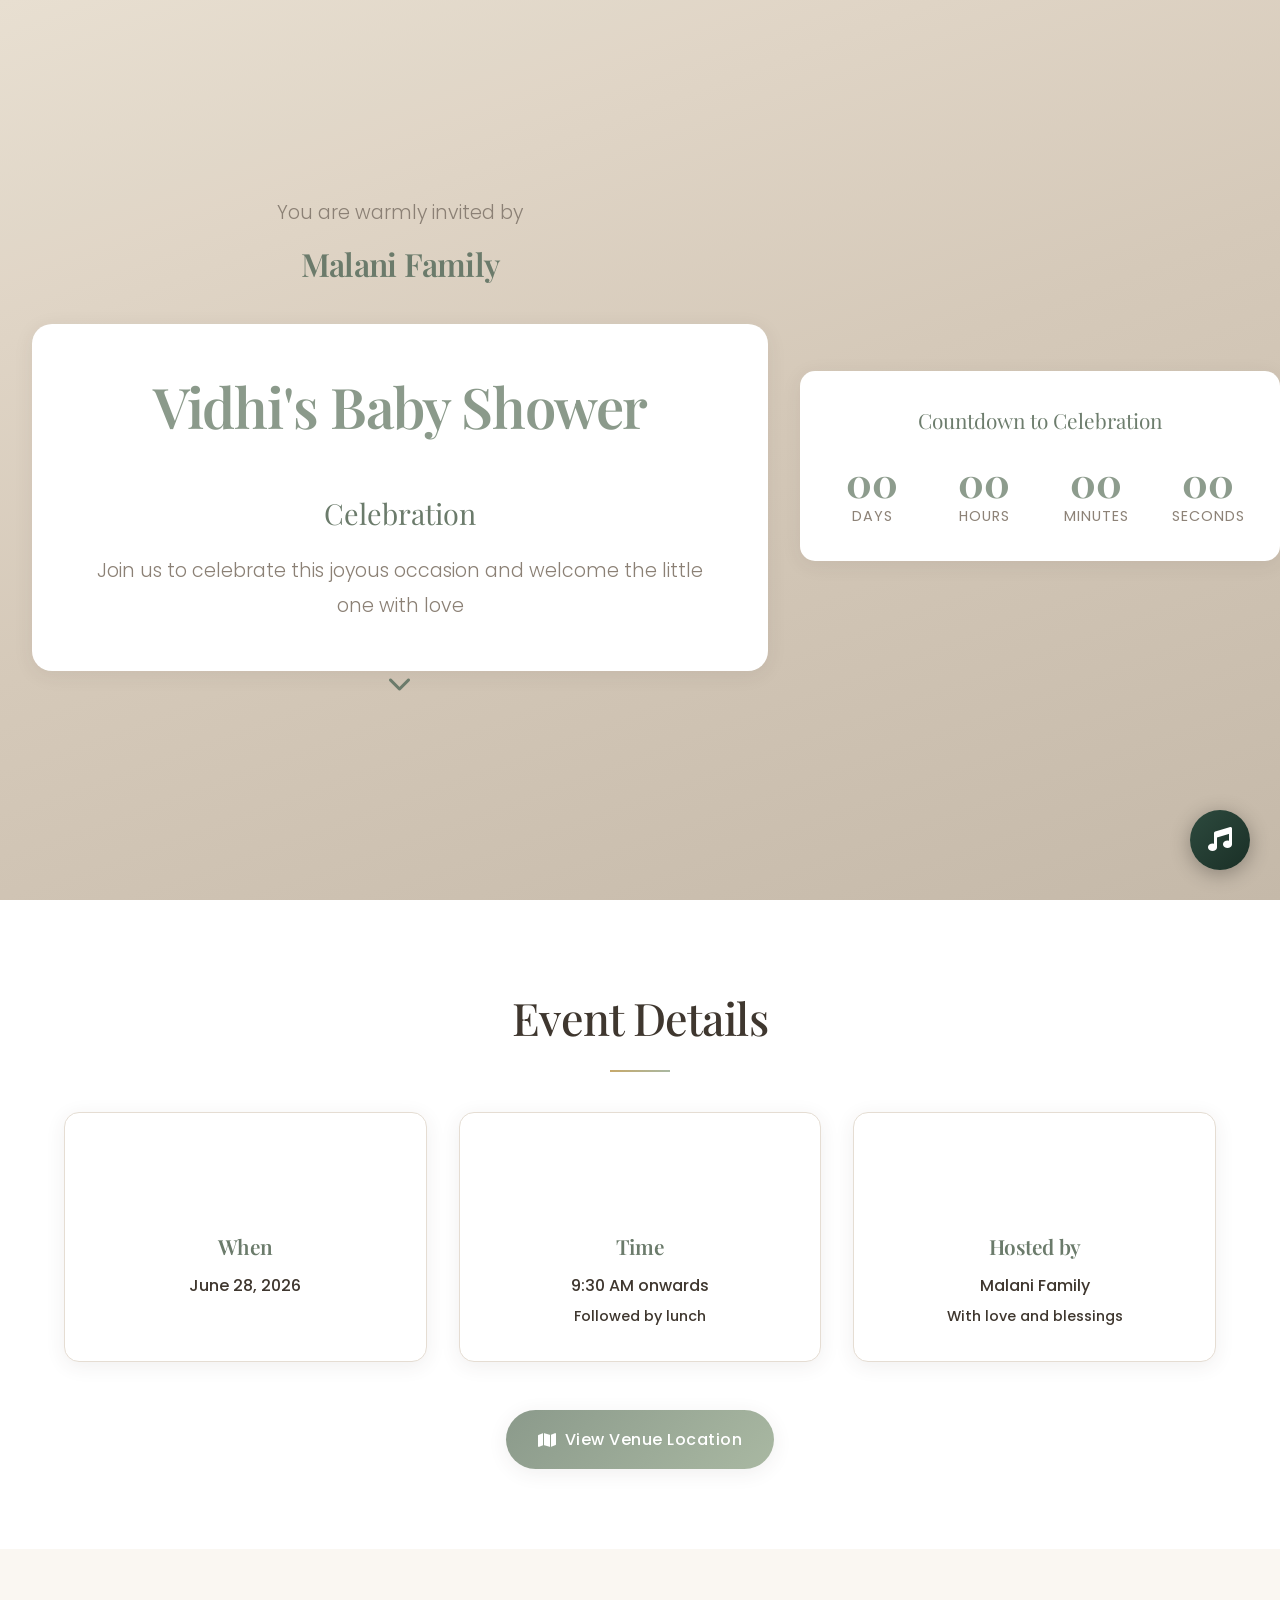
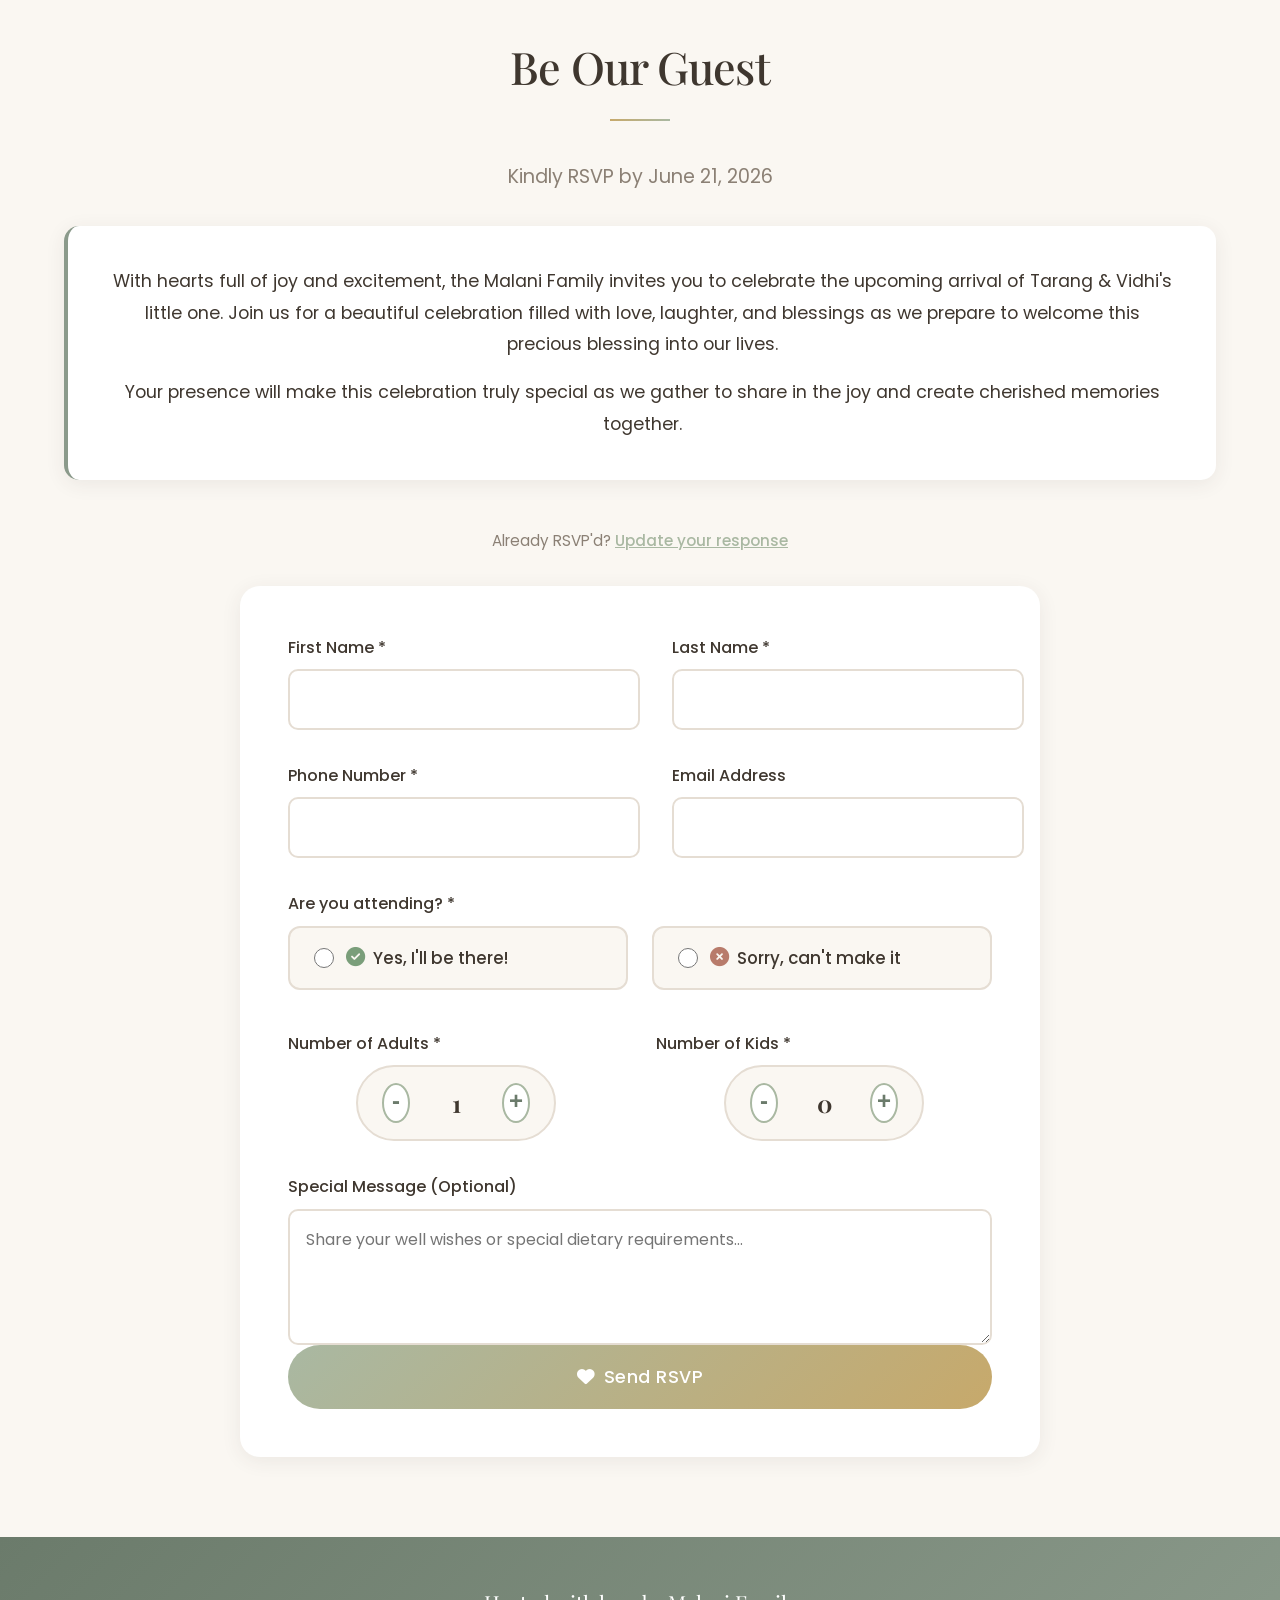
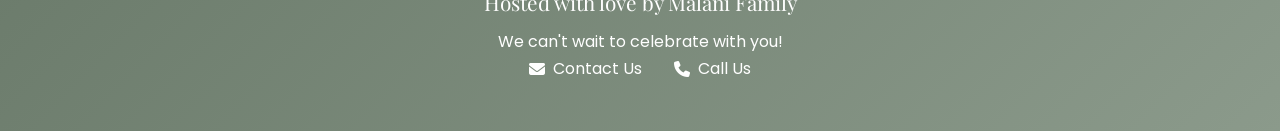
==== index.html @ f7cc5a76 "Add attendance tracking: Yes/No field, dashboard stats, email notifications, Google Apps Script inte" ====
<!DOCTYPE html>
<html lang="en">
<head>
    <meta charset="UTF-8">
    <meta name="viewport" content="width=device-width, initial-scale=1.0">
    <title>Baby Shower Celebration</title>
    <link rel="stylesheet" href="assets/css/styles.css">
    <link rel="preconnect" href="https://fonts.googleapis.com">
    <link rel="preconnect" href="https://fonts.gstatic.com" crossorigin>
    <link href="https://fonts.googleapis.com/css2?family=Playfair+Display:wght@400;700&family=Poppins:wght@300;400;500;600&display=swap" rel="stylesheet">
    <link rel="stylesheet" href="https://cdnjs.cloudflare.com/ajax/libs/font-awesome/6.4.0/css/all.min.css">
</head>
<body>
    <!-- Background Music Toggle -->
    <button id="music-toggle" class="music-toggle" aria-label="Toggle background music">
        <i class="fas fa-music"></i>
    </button>
    
    <!-- Hero Section -->
    <section class="hero">
        <div class="hero-content">
            <div class="invitation-text">
                <p class="invitation-prefix">You are warmly invited by</p>
                <h1 class="family-name">Malani Family</h1>
            </div>
            
            <div class="main-title">
                <h2 class="baby-name">Vidhi's Baby Shower</h2>
                <div class="decorative-line"></div>
                <p class="celebration-title">Celebration</p>
                <p class="celebration-text">Join us to celebrate this joyous occasion and welcome the little one with love</p>
            </div>
            
            <div class="scroll-indicator" onclick="document.getElementById('details').scrollIntoView({behavior: 'smooth'})" style="cursor: pointer;">
                <i class="fas fa-chevron-down"></i>
            </div>
        </div>
        
        <!-- Countdown Timer -->
        <div class="countdown-container">
            <div class="countdown-title">Countdown to Celebration</div>
            <div class="countdown" id="countdown">
                <div class="countdown-item">
                    <span class="countdown-number" id="days">00</span>
                    <span class="countdown-label">Days</span>
                </div>
                <div class="countdown-item">
                    <span class="countdown-number" id="hours">00</span>
                    <span class="countdown-label">Hours</span>
                </div>
                <div class="countdown-item">
                    <span class="countdown-number" id="minutes">00</span>
                    <span class="countdown-label">Minutes</span>
                </div>
                <div class="countdown-item">
                    <span class="countdown-number" id="seconds">00</span>
                    <span class="countdown-label">Seconds</span>
                </div>
            </div>
        </div>
    </section>

    <!-- Event Details Section -->
    <section class="event-details" id="details">
        <div class="container">
            <h3 class="section-title">Event Details</h3>
            
            <div class="details-grid">
                <div class="detail-card">
                    <div class="detail-icon">
                        <i class="fas fa-calendar-alt"></i>
                    </div>
                    <div class="detail-content">
                        <h4>When</h4>
                        <p>June 28, 2026</p>
                    </div>
                </div>
                
                <div class="detail-card">
                    <div class="detail-icon">
                        <i class="fas fa-clock"></i>
                    </div>
                    <div class="detail-content">
                        <h4>Time</h4>
                        <p>9:30 AM onwards</p>
                        <p class="detail-subtext">Followed by lunch</p>
                    </div>
                </div>
                
                <div class="detail-card">
                    <div class="detail-icon">
                        <i class="fas fa-home"></i>
                    </div>
                    <div class="detail-content">
                        <h4>Hosted by</h4>
                        <p>Malani Family</p>
                        <p class="detail-subtext">With love and blessings</p>
                    </div>
                </div>
                
                            </div>
            
            <div class="venue-button">
                <a href="https://maps.app.goo.gl/3gW26HWPSWY7GexF7?g_st=i&utm_campaign=ac-im" target="_blank" class="btn-primary">
                    <i class="fas fa-map"></i>
                    View Venue Location
                </a>
            </div>
        </div>
    </section>

    
    <!-- RSVP Section -->
    <section class="rsvp-section" id="rsvp">
        <div class="container">
            <h3 class="section-title">Be Our Guest</h3>
            <p class="rsvp-subtitle">Kindly RSVP by June 21, 2026</p>
            
            <div class="welcome-message">
                <p>With hearts full of joy and excitement, the Malani Family invites you to celebrate the upcoming arrival of Tarang & Vidhi's little one. Join us for a beautiful celebration filled with love, laughter, and blessings as we prepare to welcome this precious blessing into our lives.</p>
                <p>Your presence will make this celebration truly special as we gather to share in the joy and create cherished memories together.</p>
            </div>
            
            <!-- Edit RSVP Section -->
            <div class="edit-rsvp-section">
                <p class="edit-rsvp-text">Already RSVP'd? <a href="#" onclick="showEditLookup(event)">Update your response</a></p>
                <div class="edit-lookup-form" id="edit-lookup-form" style="display: none;">
                    <input type="tel" id="lookup-phone" placeholder="Enter your phone number">
                    <button type="button" class="btn-secondary" onclick="handleEditLookup()">Find My RSVP</button>
                </div>
            </div>
            
            <form class="rsvp-form" id="rsvp-form">
                <div class="form-row">
                    <div class="form-group">
                        <label for="firstName">First Name *</label>
                        <input type="text" id="firstName" name="firstName" required>
                    </div>
                    <div class="form-group">
                        <label for="lastName">Last Name *</label>
                        <input type="text" id="lastName" name="lastName" required>
                    </div>
                </div>
                
                <div class="form-row">
                    <div class="form-group">
                        <label for="phone">Phone Number *</label>
                        <input type="tel" id="phone" name="phone" required>
                    </div>
                    <div class="form-group">
                        <label for="email">Email Address</label>
                        <input type="email" id="email" name="email">
                    </div>
                </div>
                
                <div class="form-row">
                    <div class="form-group full-width">
                        <label>Are you attending? *</label>
                        <div class="attendance-options">
                            <label class="attendance-option">
                                <input type="radio" name="attending" value="Yes" required onchange="handleAttendanceChange(this.value)">
                                <span class="option-label"><i class="fas fa-check-circle"></i> Yes, I'll be there!</span>
                            </label>
                            <label class="attendance-option">
                                <input type="radio" name="attending" value="No" required onchange="handleAttendanceChange(this.value)">
                                <span class="option-label"><i class="fas fa-times-circle"></i> Sorry, can't make it</span>
                            </label>
                        </div>
                    </div>
                </div>
                
                <div class="form-row" id="guest-count-row">
                    <div class="form-group">
                        <label for="adults">Number of Adults *</label>
                        <div class="counter-input">
                            <button type="button" class="counter-btn" onclick="updateCounter('adults', -1)">-</button>
                            <input type="number" id="adults" name="adults" value="1" min="0" max="20" readonly required>
                            <button type="button" class="counter-btn" onclick="updateCounter('adults', 1)">+</button>
                        </div>
                    </div>
                    <div class="form-group">
                        <label for="kids">Number of Kids *</label>
                        <div class="counter-input">
                            <button type="button" class="counter-btn" onclick="updateCounter('kids', -1)">-</button>
                            <input type="number" id="kids" name="kids" value="0" min="0" max="20" readonly required>
                            <button type="button" class="counter-btn" onclick="updateCounter('kids', 1)">+</button>
                        </div>
                    </div>
                </div>
                
                <div class="form-group full-width">
                    <label for="note">Special Message (Optional)</label>
                    <textarea id="note" name="note" rows="4" placeholder="Share your well wishes or special dietary requirements..."></textarea>
                </div>
                
                <button type="submit" class="btn-submit">
                    <i class="fas fa-heart"></i>
                    Send RSVP
                </button>
            </form>
            
            <div class="success-message" id="success-message">
                <i class="fas fa-check-circle"></i>
                <h4>Thank You!</h4>
                <p>Your RSVP has been received. We can't wait to celebrate with you!</p>
            </div>
        </div>
    </section>

    <!-- Footer -->
    <footer class="footer">
        <div class="container">
            <p class="footer-text">Hosted with love by Malani Family</p>
            <p class="footer-subtitle">We can't wait to celebrate with you!</p>
            
            <div class="footer-actions">
                <a href="mailto:tarangmmalani@gmail.com" class="footer-link">
                    <i class="fas fa-envelope"></i>
                    Contact Us
                </a>
                <a href="tel:+18608305919" class="footer-link">
                    <i class="fas fa-phone"></i>
                    Call Us
                </a>
            </div>
        </div>
    </footer>

    <!-- Background Music -->
    <audio id="background-music" loop>
        <source src="assets/media/heyy_babyy_music.mp3" type="audio/mpeg">
        Your browser does not support the audio element.
    </audio>

    <script src="assets/js/config.js"></script>
    <script src="assets/js/app.js"></script>
</body>
</html>
---- assets/css/styles.css ----
/* Baby Shower Website Styles */
/* Indian/Gujarati Theme with Luxury Design */

/* CSS Variables - Premium Gender-Neutral Palette */
:root {
    /* Background colors */
    --bg-primary: #F6F1E8;
    --bg-surface: #FFF9F2;
    --bg-light: #FAF7F2;
    --bg-white: #ffffff;
    
    /* Accent colors */
    --accent-sage: #A9B8A2;
    --accent-taupe: #B7A89A;
    --accent-gold: #C7A96B;
    
    /* Primary colors */
    --primary-color: #8B9A8B;
    --secondary-color: #6B7B6B;
    --text-dark: #3F372F;
    --text-medium: #5A524A;
    --text-light: #8B8075;
    
    /* Borders and shadows */
    --border-color: #E5DDD3;
    --border-light: #EDE8E0;
    --card-shadow: 0 4px 20px rgba(63, 55, 47, 0.08);
    --card-shadow-hover: 0 8px 30px rgba(63, 55, 47, 0.12);
    
    /* Status colors */
    --success-color: #7A9E7A;
    --error-color: #B87B6B;
    --warning-color: #C9A86C;
    
    /* Typography */
    --font-heading: 'Playfair Display', Georgia, serif;
    --font-body: 'Poppins', -apple-system, BlinkMacSystemFont, sans-serif;
}

/* Reset and Base Styles */
* {
    margin: 0;
    padding: 0;
    box-sizing: border-box;
}

html {
    scroll-behavior: smooth;
}

body {
    font-family: var(--font-body);
    line-height: 1.7;
    color: var(--text-dark);
    background-color: var(--bg-primary);
    -webkit-font-smoothing: antialiased;
    -moz-osx-font-smoothing: grayscale;
}

.container {
    max-width: 1200px;
    margin: 0 auto;
    padding: 0 24px;
}

/* Typography */
h1, h2, h3, h4 {
    font-family: var(--font-heading);
    font-weight: 600;
    letter-spacing: -0.02em;
}

.section-title {
    text-align: center;
    font-size: 2.8rem;
    color: var(--text-dark);
    margin-bottom: 3.5rem;
    position: relative;
    font-weight: 500;
}

.section-title::after {
    content: '';
    position: absolute;
    bottom: -16px;
    left: 50%;
    transform: translateX(-50%);
    width: 60px;
    height: 2px;
    background: linear-gradient(to right, var(--accent-gold), var(--accent-sage));
}

/* Hero Section */
.hero {
    min-height: 100vh;
    background: linear-gradient(160deg, #E8DED0 0%, #D4C8B8 50%, #C4B8A8 100%);
    display: flex;
    align-items: center;
    justify-content: center;
    position: relative;
    overflow: hidden;
    -webkit-font-smoothing: antialiased;
    -moz-osx-font-smoothing: grayscale;
}

.hero::before {
    content: '';
    position: absolute;
    top: 0;
    left: 0;
    right: 0;
    bottom: 0;
    background: rgba(255, 255, 255, 0.05);
    opacity: 0.3;
}

.hero-content {
    text-align: center;
    z-index: 2;
    position: relative;
    max-width: 800px;
    padding: 2rem;
}

.invitation-text {
    margin-bottom: 2rem;
}

.invitation-prefix {
    font-size: 1.2rem;
    color: var(--text-light);
    margin-bottom: 0.5rem;
    font-weight: 300;
}

.family-name {
    font-size: 2rem;
    color: var(--secondary-color);
    margin-bottom: 2rem;
}

.main-title {
    background: var(--bg-white);
    padding: 3rem;
    border-radius: 20px;
    box-shadow: var(--card-shadow);
    margin-bottom: 2rem;
}

.baby-name {
    font-size: 3.5rem;
    color: var(--primary-color);
    margin-bottom: 1rem;
    line-height: 1.2;
}

.decorative-line {
    width: 100px;
    height: 2px;
    background: linear-gradient(to right, var(--primary-color), var(--accent-color));
    margin: 1.5rem auto;
}

.celebration-title {
    font-size: 1.8rem;
    color: var(--secondary-color);
    margin-bottom: 1rem;
    font-family: 'Playfair Display', serif;
}

.celebration-text {
    font-size: 1.2rem;
    color: var(--text-light);
    font-weight: 300;
    line-height: 1.8;
}

.scroll-indicator {
    position: absolute;
    bottom: 30px;
    left: 50%;
    transform: translateX(-50%);
    color: var(--secondary-color);
    font-size: 1.5rem;
    animation: bounce 2s infinite;
}

@keyframes bounce {
    0%, 20%, 50%, 80%, 100% { transform: translateX(-50%) translateY(0); }
    40% { transform: translateX(-50%) translateY(-10px); }
    60% { transform: translateX(-50%) translateY(-5px); }
}

/* Countdown Timer */
.countdown-container {
    background: var(--bg-white);
    padding: 2rem;
    border-radius: 15px;
    box-shadow: var(--card-shadow);
    margin-top: 2rem;
}

.countdown-title {
    text-align: center;
    font-size: 1.3rem;
    color: var(--secondary-color);
    margin-bottom: 1.5rem;
    font-family: 'Playfair Display', serif;
}

.countdown {
    display: flex;
    justify-content: center;
    gap: 2rem;
    flex-wrap: wrap;
}

.countdown-item {
    text-align: center;
    min-width: 80px;
}

.countdown-number {
    display: block;
    font-size: 2.5rem;
    font-weight: 700;
    color: var(--primary-color);
    font-family: 'Playfair Display', serif;
    line-height: 1;
}

.countdown-label {
    font-size: 0.9rem;
    color: var(--text-light);
    text-transform: uppercase;
    letter-spacing: 1px;
    margin-top: 0.5rem;
}

/* Event Details Section */
.event-details {
    padding: 5rem 0;
    background: var(--bg-white);
}

.details-grid {
    display: grid;
    grid-template-columns: repeat(auto-fit, minmax(280px, 1fr));
    gap: 2rem;
    margin-bottom: 3rem;
}

.detail-card {
    background: var(--bg-white);
    padding: 2rem;
    border-radius: 15px;
    box-shadow: var(--card-shadow);
    text-align: center;
    transition: all 0.3s ease;
    border: 1px solid var(--border-color);
}

.detail-card:hover {
    transform: translateY(-5px);
    box-shadow: var(--hover-shadow);
}

.detail-icon {
    width: 60px;
    height: 60px;
    background: linear-gradient(135deg, var(--primary-color), var(--accent-color));
    border-radius: 50%;
    display: flex;
    align-items: center;
    justify-content: center;
    margin: 0 auto 1.5rem;
    color: var(--bg-white);
    font-size: 1.5rem;
}

.detail-content h4 {
    font-size: 1.3rem;
    color: var(--secondary-color);
    margin-bottom: 0.5rem;
    font-family: 'Playfair Display', serif;
}

.detail-content p {
    color: var(--text-dark);
    font-weight: 500;
}

.detail-subtext {
    color: var(--text-light);
    font-size: 0.9rem;
    margin-top: 0.3rem;
    font-weight: 400;
}

.venue-button {
    text-align: center;
}

/* Buttons */
.btn-primary, .btn-secondary, .btn-submit {
    display: inline-flex;
    align-items: center;
    gap: 0.5rem;
    padding: 1rem 2rem;
    border: none;
    border-radius: 50px;
    font-size: 1rem;
    font-weight: 500;
    text-decoration: none;
    cursor: pointer;
    transition: all 0.3s ease;
    font-family: 'Poppins', sans-serif;
}

.btn-primary {
    background: linear-gradient(135deg, var(--primary-color) 0%, var(--accent-sage) 100%);
    color: var(--bg-white);
    box-shadow: var(--card-shadow);
    border: none;
    font-weight: 500;
    letter-spacing: 0.5px;
}

.btn-primary:hover {
    transform: translateY(-3px);
    box-shadow: var(--card-shadow-hover);
    background: linear-gradient(135deg, var(--secondary-color) 0%, var(--accent-sage) 100%);
}

.btn-secondary {
    background: var(--bg-surface);
    color: var(--text-dark);
    border: 1.5px solid var(--border-color);
    font-weight: 500;
}

.btn-secondary:hover {
    background: var(--bg-white);
    border-color: var(--accent-sage);
    color: var(--secondary-color);
    transform: translateY(-2px);
}

.btn-submit {
    background: linear-gradient(135deg, var(--accent-sage) 0%, var(--accent-gold) 100%);
    color: var(--bg-white);
    width: 100%;
    justify-content: center;
    font-size: 1.1rem;
    padding: 1.2rem;
    font-weight: 500;
    letter-spacing: 0.5px;
    border: none;
}

.btn-submit:hover {
    transform: translateY(-3px);
    box-shadow: var(--card-shadow-hover);
    background: linear-gradient(135deg, var(--secondary-color) 0%, var(--accent-gold) 100%);
}


/* Welcome Message */
.welcome-message {
    background: var(--bg-white);
    padding: 2.5rem;
    border-radius: 15px;
    text-align: center;
    margin-bottom: 3rem;
    box-shadow: var(--card-shadow);
    border-left: 4px solid var(--primary-color);
}

.welcome-message p {
    color: var(--text-dark);
    font-size: 1.1rem;
    line-height: 1.8;
    margin-bottom: 1rem;
}

.welcome-message p:last-child {
    margin-bottom: 0;
}

/* RSVP Section */
.rsvp-section {
    padding: 5rem 0;
    background: var(--bg-light);
}

.rsvp-subtitle {
    text-align: center;
    font-size: 1.2rem;
    color: var(--text-light);
    margin-bottom: 2rem;
}

.gift-note {
    background: var(--bg-white);
    padding: 2rem;
    border-radius: 15px;
    text-align: center;
    margin-bottom: 3rem;
    box-shadow: var(--card-shadow);
    border-left: 4px solid var(--primary-color);
}

.gift-note p {
    color: var(--text-dark);
    font-style: italic;
    line-height: 1.8;
}

/* Edit RSVP Section */
.edit-rsvp-section {
    text-align: center;
    margin-bottom: 2rem;
}

.edit-rsvp-text {
    color: var(--text-light);
    font-size: 0.95rem;
}

.edit-rsvp-text a {
    color: var(--accent-sage);
    font-weight: 500;
    text-decoration: underline;
    cursor: pointer;
}

.edit-lookup-form {
    display: flex;
    gap: 1rem;
    justify-content: center;
    margin-top: 1rem;
    flex-wrap: wrap;
}

.edit-lookup-form input {
    padding: 0.875rem 1.25rem;
    border: 1.5px solid var(--border-color);
    border-radius: 50px;
    font-size: 1rem;
    min-width: 250px;
}

/* Form Styles */
.rsvp-form {
    background: var(--bg-white);
    padding: 3rem;
    border-radius: 20px;
    box-shadow: var(--card-shadow);
    max-width: 800px;
    margin: 0 auto;
}

.form-row {
    display: grid;
    grid-template-columns: 1fr 1fr;
    gap: 2rem;
    margin-bottom: 2rem;
}

.form-group {
    display: flex;
    flex-direction: column;
}

.form-group.full-width {
    grid-column: 1 / -1;
}

.form-group label {
    font-weight: 500;
    color: var(--text-dark);
    margin-bottom: 0.5rem;
    font-family: 'Poppins', sans-serif;
}

.form-group input,
.form-group select,
.form-group textarea {
    padding: 1rem;
    border: 2px solid var(--border-color);
    border-radius: 10px;
    font-size: 1rem;
    font-family: 'Poppins', sans-serif;
    transition: all 0.3s ease;
    background: var(--bg-white);
}

.form-group input:focus,
.form-group select:focus,
.form-group textarea:focus {
    outline: none;
    border-color: var(--primary-color);
    box-shadow: 0 0 0 3px rgba(212, 165, 116, 0.1);
}

/* Attendance Options Styles */
.attendance-options {
    display: flex;
    gap: 1.5rem;
    flex-wrap: wrap;
}

.attendance-option {
    display: flex;
    align-items: center;
    gap: 0.75rem;
    padding: 1rem 1.5rem;
    background: var(--bg-light);
    border: 2px solid var(--border-color);
    border-radius: 12px;
    cursor: pointer;
    transition: all 0.3s ease;
    flex: 1;
    min-width: 200px;
}

.attendance-option:hover {
    border-color: var(--accent-sage);
    background: var(--bg-white);
}

.attendance-option input[type="radio"] {
    width: 20px;
    height: 20px;
    accent-color: var(--primary-color);
    cursor: pointer;
}

.attendance-option input[type="radio"]:checked + .option-label {
    color: var(--primary-color);
    font-weight: 500;
}

.attendance-option:has(input[type="radio"]:checked) {
    border-color: var(--primary-color);
    background: linear-gradient(135deg, rgba(139, 154, 139, 0.1) 0%, rgba(199, 169, 107, 0.1) 100%);
    box-shadow: 0 4px 15px rgba(139, 154, 139, 0.15);
}

.option-label {
    display: flex;
    align-items: center;
    gap: 0.5rem;
    font-size: 1.05rem;
    color: var(--text-dark);
    transition: all 0.3s ease;
}

.option-label i {
    font-size: 1.2rem;
}

.option-label .fa-check-circle {
    color: var(--success-color);
}

.option-label .fa-times-circle {
    color: var(--error-color);
}

/* Disabled state for guest count row */
#guest-count-row.disabled {
    opacity: 0.5;
    pointer-events: none;
    filter: grayscale(0.6);
}

#guest-count-row.disabled input {
    background: var(--border-color);
}

#guest-count-row.disabled .counter-btn {
    background: var(--border-color);
    border-color: var(--text-light);
    cursor: not-allowed;
}

/* Counter Input Styles - Premium Design */
.counter-input {
    display: flex;
    align-items: center;
    gap: 1rem;
    justify-content: center;
    background: var(--bg-light);
    padding: 0.75rem 1.5rem;
    border-radius: 50px;
    border: 2px solid var(--border-color);
    max-width: 200px;
    margin: 0 auto;
}

.counter-btn {
    width: 40px;
    height: 40px;
    border-radius: 50%;
    border: 2px solid var(--accent-sage);
    background: var(--bg-white);
    color: var(--secondary-color);
    font-size: 1.5rem;
    font-weight: 700;
    cursor: pointer;
    display: flex;
    align-items: center;
    justify-content: center;
    transition: all 0.3s ease;
    line-height: 1;
    padding-bottom: 4px;
}

.counter-btn:hover {
    background: var(--accent-sage);
    color: white;
    transform: scale(1.1);
    box-shadow: 0 4px 12px rgba(139, 154, 139, 0.3);
}

.counter-btn:active {
    transform: scale(0.95);
}

.counter-input input[type="number"] {
    width: 60px;
    text-align: center;
    font-size: 1.5rem;
    font-weight: 700;
    color: var(--text-dark);
    padding: 0.5rem;
    border: none;
    background: transparent;
    -moz-appearance: textfield;
    -webkit-appearance: none;
    appearance: none;
    font-family: var(--font-heading);
}

.counter-input input[type="number"]::-webkit-outer-spin-button,
.counter-input input[type="number"]::-webkit-inner-spin-button {
    -webkit-appearance: none;
    margin: 0;
}

.form-group textarea {
    resize: vertical;
    min-height: 120px;
}

/* Success Message */
.success-message {
    background: var(--success-color);
    color: var(--bg-white);
    padding: 2rem;
    border-radius: 15px;
    text-align: center;
    margin-top: 2rem;
    display: none;
    animation: slideDown 0.5s ease;
}

.success-message.show {
    display: block;
}

.success-message i {
    font-size: 3rem;
    margin-bottom: 1rem;
}

.success-message h4 {
    font-size: 1.5rem;
    margin-bottom: 0.5rem;
    font-family: 'Playfair Display', serif;
}

@keyframes slideDown {
    from {
        opacity: 0;
        transform: translateY(-20px);
    }
    to {
        opacity: 1;
        transform: translateY(0);
    }
}

/* Footer */
.footer {
    background: linear-gradient(135deg, var(--secondary-color), var(--primary-color));
    color: var(--bg-white);
    padding: 3rem 0;
    text-align: center;
}

.footer-text {
    font-size: 1.3rem;
    margin-bottom: 0.5rem;
    font-family: 'Playfair Display', serif;
}

.footer-subtext {
    margin-bottom: 2rem;
    opacity: 0.9;
}

.footer-actions {
    display: flex;
    justify-content: center;
    gap: 2rem;
}

.footer-link {
    color: var(--bg-white);
    text-decoration: none;
    display: flex;
    align-items: center;
    gap: 0.5rem;
    transition: all 0.3s ease;
}

.footer-link:hover {
    opacity: 0.8;
    transform: translateY(-2px);
}

/* Music Toggle */
.music-toggle {
    position: fixed;
    bottom: 30px;
    right: 30px;
    width: 60px;
    height: 60px;
    background: linear-gradient(135deg, #2d4a3e 0%, #1a2f26 100%);
    border: none;
    border-radius: 50%;
    color: white;
    font-size: 1.5rem;
    cursor: pointer;
    box-shadow: 0 4px 20px rgba(0, 0, 0, 0.3);
    transition: all 0.3s ease;
    z-index: 1000;
}

.music-toggle:hover {
    transform: scale(1.1);
    box-shadow: 0 6px 25px rgba(0, 0, 0, 0.4);
}

.music-toggle.playing {
    animation: pulse 2s infinite;
}

@keyframes pulse {
    0% { box-shadow: 0 0 0 0 rgba(45, 74, 62, 0.7); }
    70% { box-shadow: 0 0 0 20px rgba(45, 74, 62, 0); }
    100% { box-shadow: 0 0 0 0 rgba(45, 74, 62, 0); }
}

/* Dashboard Specific Styles */
.dashboard-body {
    background: var(--bg-light);
}

.dashboard-header {
    background: linear-gradient(135deg, var(--secondary-color), var(--primary-color));
    color: var(--bg-white);
    padding: 2rem 0;
    box-shadow: var(--card-shadow);
}

.header-content {
    display: flex;
    justify-content: space-between;
    align-items: center;
    flex-wrap: wrap;
    gap: 2rem;
}

.dashboard-title {
    display: flex;
    align-items: center;
    gap: 1rem;
    font-size: 2rem;
    margin: 0;
}

.event-info h2 {
    font-size: 1.5rem;
    margin-bottom: 0.3rem;
}

.event-info p {
    opacity: 0.9;
    font-size: 0.9rem;
}

.header-actions {
    display: flex;
    gap: 1rem;
}

/* Stats Section */
.stats-section {
    padding: 3rem 0;
}

.stats-grid {
    display: grid;
    grid-template-columns: repeat(auto-fit, minmax(200px, 1fr));
    gap: 2rem;
}

.stat-card {
    background: var(--bg-white);
    padding: 2rem;
    border-radius: 15px;
    box-shadow: var(--card-shadow);
    text-align: center;
    transition: all 0.3s ease;
}

.stat-card:hover {
    transform: translateY(-5px);
    box-shadow: var(--hover-shadow);
}

.stat-icon {
    width: 60px;
    height: 60px;
    background: linear-gradient(135deg, var(--primary-color), var(--accent-color));
    border-radius: 50%;
    display: flex;
    align-items: center;
    justify-content: center;
    margin: 0 auto 1.5rem;
    color: var(--bg-white);
    font-size: 1.5rem;
}

.stat-number {
    font-size: 2.5rem;
    font-weight: 700;
    color: var(--primary-color);
    margin-bottom: 0.5rem;
    font-family: 'Playfair Display', serif;
}

.stat-label {
    color: var(--text-light);
    font-size: 0.9rem;
}

/* Filters Section */
.filters-section {
    padding: 2rem 0;
    background: var(--bg-white);
    border-bottom: 1px solid var(--border-color);
}

.filters-content {
    display: flex;
    align-items: center;
    gap: 2rem;
    flex-wrap: wrap;
}

.search-box {
    position: relative;
    flex: 1;
    min-width: 300px;
}

.search-box i {
    position: absolute;
    left: 1rem;
    top: 50%;
    transform: translateY(-50%);
    color: var(--text-light);
}

.search-box input {
    width: 100%;
    padding: 1rem 1rem 1rem 3rem;
    border: 2px solid var(--border-color);
    border-radius: 50px;
    font-size: 1rem;
    transition: all 0.3s ease;
}

.search-box input:focus {
    outline: none;
    border-color: var(--primary-color);
}

.filter-group {
    display: flex;
    flex-direction: column;
    gap: 0.5rem;
}

.filter-group label {
    font-size: 0.9rem;
    color: var(--text-light);
    font-weight: 500;
}

.filter-group select {
    padding: 0.8rem 1rem;
    border: 2px solid var(--border-color);
    border-radius: 8px;
    font-size: 0.9rem;
    min-width: 150px;
}

/* Guest List Table */
.guest-list-section {
    padding: 3rem 0;
}

.table-container {
    background: var(--bg-white);
    border-radius: 15px;
    box-shadow: var(--card-shadow);
    overflow: hidden;
}

.table-header {
    display: flex;
    justify-content: space-between;
    align-items: center;
    padding: 2rem;
    border-bottom: 1px solid var(--border-color);
}

.table-header h3 {
    font-size: 1.5rem;
    color: var(--secondary-color);
    margin: 0;
}

.table-info {
    color: var(--text-light);
}

.table-wrapper {
    overflow-x: auto;
}

.guest-table {
    width: 100%;
    border-collapse: collapse;
}

.guest-table th {
    background: var(--bg-light);
    padding: 1rem;
    text-align: left;
    font-weight: 600;
    color: var(--text-dark);
    border-bottom: 2px solid var(--border-color);
}

.sort-btn {
    background: none;
    border: none;
    color: inherit;
    font: inherit;
    cursor: pointer;
    display: flex;
    align-items: center;
    gap: 0.5rem;
    transition: color 0.3s ease;
}

.sort-btn:hover {
    color: var(--primary-color);
}

.guest-table td {
    padding: 1rem;
    border-bottom: 1px solid var(--border-color);
}

.guest-table tr:hover {
    background: var(--bg-light);
}

.loading-indicator,
.no-data {
    text-align: center;
    padding: 3rem;
    color: var(--text-light);
}

.loading-indicator i {
    font-size: 2rem;
    margin-bottom: 1rem;
    color: var(--primary-color);
}

.no-data i {
    font-size: 3rem;
    margin-bottom: 1rem;
    opacity: 0.5;
}

/* WhatsApp Button */
.btn-whatsapp {
    display: inline-flex;
    align-items: center;
    gap: 0.75rem;
    background: #25D366;
    color: white;
    border: none;
    padding: 0.875rem 1.5rem;
    border-radius: 50px;
    font-weight: 500;
    font-size: 1rem;
    cursor: pointer;
    margin-top: 1.5rem;
    transition: all 0.3s ease;
    box-shadow: 0 4px 15px rgba(37, 211, 102, 0.3);
}

.btn-whatsapp:hover {
    transform: translateY(-2px);
    box-shadow: 0 6px 20px rgba(37, 211, 102, 0.4);
    background: #128C7E;
}

/* Update Mode Indicator */
.update-mode-indicator {
    background: linear-gradient(135deg, var(--accent-gold), var(--accent-sage));
    color: white;
    padding: 1rem 1.5rem;
    border-radius: 12px;
    margin-bottom: 1.5rem;
    font-weight: 500;
    display: flex;
    align-items: center;
    gap: 0.75rem;
    box-shadow: var(--card-shadow);
}

.update-mode-indicator i {
    font-size: 1.2rem;
}

/* Status Badges */
.status-badge {
    display: inline-block;
    padding: 0.25rem 0.75rem;
    border-radius: 20px;
    font-size: 0.85rem;
    font-weight: 500;
    text-transform: uppercase;
}

.status-new {
    background: #e8f5e8;
    color: #2e7d32;
}

.status-updated {
    background: #fff3e0;
    color: #f57c00;
}

/* Attendance Badges */
.side-badge {
    display: inline-block;
    padding: 0.25rem 0.75rem;
    border-radius: 20px;
    font-size: 0.8rem;
    font-weight: 500;
    text-transform: uppercase;
    letter-spacing: 0.5px;
}

.side-badge.bride-side {
    background: #ffebee;
    color: #c62828;
}

.side-badge.groom-side {
    background: #e3f2fd;
    color: #1565c0;
}

.side-badge.friends {
    background: #f3e5f5;
    color: #7b1fa2;
}

.side-badge.colleagues {
    background: #e8f5e8;
    color: #2e7d32;
}

.attendance-badge {
    display: inline-block;
    padding: 0.35rem 0.85rem;
    border-radius: 20px;
    font-size: 0.85rem;
    font-weight: 600;
    text-transform: uppercase;
    letter-spacing: 0.5px;
}

.attendance-badge.attending-yes {
    background: #e8f5e8;
    color: #2e7d32;
}

.attendance-badge.attending-no {
    background: #ffebee;
    color: #c62828;
}

.stat-icon.attending {
    background: linear-gradient(135deg, #4caf50, #8bc34a);
}

.stat-icon.not-attending {
    background: linear-gradient(135deg, #f44336, #ff9800);
}

.stat-icon.total {
    background: linear-gradient(135deg, var(--primary-color), var(--accent-gold));
}

.stat-card.highlight {
    border: 2px solid var(--accent-gold);
    box-shadow: 0 8px 30px rgba(199, 169, 107, 0.2);
}

/* Responsive Design - Cross-Browser Mobile Support */

/* Tablet and below */
@media (max-width: 768px) {
    .container {
        padding: 0 15px;
        padding-left: max(15px, env(safe-area-inset-left));
        padding-right: max(15px, env(safe-area-inset-right));
    }
    
    .hero {
        min-height: 100vh;
        min-height: -webkit-fill-available;
        padding: env(safe-area-inset-top) 0 env(safe-area-inset-bottom);
    }
    
    .hero-content {
        padding: 1.5rem;
        width: 100%;
    }
    
    .main-title {
        padding: 2rem 1.5rem;
        margin: 0 0.5rem 1.5rem;
    }
    
    .baby-name {
        font-size: 2.2rem;
    }
    
    .celebration-title {
        font-size: 1.4rem;
    }
    
    .countdown {
        gap: 1rem;
        padding: 0 0.5rem;
    }
    
    .countdown-item {
        min-width: 70px;
    }
    
    .countdown-number {
        font-size: 1.8rem;
    }
    
    .countdown-label {
        font-size: 0.75rem;
    }
    
    .form-row {
        grid-template-columns: 1fr;
        gap: 1rem;
    }
    
    .rsvp-form {
        padding: 1.5rem;
        margin: 0 0.5rem;
    }
    
    .section-title {
        font-size: 2rem;
        margin-bottom: 2rem;
    }
    
    .header-content {
        flex-direction: column;
        text-align: center;
        gap: 1rem;
    }
    
    .filters-content {
        flex-direction: column;
        align-items: stretch;
        gap: 1rem;
    }
    
    .search-box {
        min-width: auto;
        width: 100%;
    }
    
    .footer-actions {
        flex-direction: column;
        gap: 1rem;
    }
    
    .stats-grid {
        grid-template-columns: repeat(2, 1fr);
        gap: 1rem;
    }
    
    .stat-card {
        padding: 1.5rem 1rem;
    }
    
    .stat-number {
        font-size: 1.8rem;
    }
    
    .music-toggle {
        width: 50px;
        height: 50px;
        font-size: 1.2rem;
        bottom: 20px;
        right: 20px;
    }
    
    .btn-primary, .btn-secondary, .btn-submit {
        padding: 0.875rem 1.5rem;
        min-height: 44px;
        -webkit-tap-highlight-color: transparent;
    }
    
    .counter-btn {
        width: 36px;
        height: 36px;
        min-height: 44px;
        min-width: 44px;
    }
    
    .form-group input,
    .form-group select,
    .form-group textarea {
        font-size: 16px;
        -webkit-appearance: none;
        -moz-appearance: none;
        appearance: none;
        border-radius: 10px;
    }
    
    .edit-lookup-form {
        flex-direction: column;
        align-items: center;
    }
    
    .edit-lookup-form input {
        min-width: auto;
        width: 100%;
    }
}

/* Small phones */
@media (max-width: 480px) {
    .container {
        padding: 0 12px;
    }
    
    .hero-content {
        padding: 1rem;
    }
    
    .main-title {
        padding: 1.5rem 1rem;
        border-radius: 15px;
    }
    
    .baby-name {
        font-size: 1.6rem;
    }
    
    .family-name {
        font-size: 1.4rem;
    }
    
    .invitation-prefix {
        font-size: 1rem;
    }
    
    .celebration-title {
        font-size: 1.2rem;
    }
    
    .celebration-text {
        font-size: 0.95rem;
    }
    
    .countdown {
        gap: 0.5rem;
    }
    
    .countdown-item {
        min-width: 60px;
    }
    
    .countdown-number {
        font-size: 1.5rem;
    }
    
    .countdown-label {
        font-size: 0.7rem;
    }
    
    .countdown-container {
        padding: 1.5rem 1rem;
        margin: 0 0.5rem;
    }
    
    .section-title {
        font-size: 1.6rem;
    }
    
    .details-grid {
        grid-template-columns: 1fr;
        gap: 1rem;
    }
    
    .detail-card {
        padding: 1.5rem;
    }
    
    .rsvp-form {
        padding: 1.25rem;
    }
    
    .welcome-message {
        padding: 1.5rem;
    }
    
    .welcome-message p {
        font-size: 1rem;
    }
    
    .counter-input {
        padding: 0.5rem 1rem;
    }
    
    .stats-grid {
        grid-template-columns: 1fr 1fr;
        gap: 0.75rem;
    }
    
    .stat-card {
        padding: 1.25rem 0.75rem;
    }
    
    .stat-number {
        font-size: 1.5rem;
    }
    
    .footer {
        padding: 2rem 0;
    }
    
    .footer-text {
        font-size: 1.1rem;
    }
}

/* Extra small devices */
@media (max-width: 360px) {
    .baby-name {
        font-size: 1.4rem;
    }
    
    .main-title {
        padding: 1.25rem 0.75rem;
    }
    
    .countdown-number {
        font-size: 1.3rem;
    }
    
    .btn-primary, .btn-secondary, .btn-submit {
        padding: 0.75rem 1.25rem;
        font-size: 0.9rem;
    }
}

/* Landscape mode on mobile */
@media (max-height: 500px) and (orientation: landscape) {
    .hero {
        min-height: auto;
        padding: 4rem 0;
    }
    
    .main-title {
        padding: 1.5rem;
    }
    
    .baby-name {
        font-size: 2rem;
    }
    
    .scroll-indicator {
        display: none;
    }
}

/* iOS Safari specific fixes */
@supports (-webkit-touch-callout: none) {
    .hero {
        min-height: -webkit-fill-available;
    }
    
    input, textarea, select {
        font-size: 16px !important;
    }
}

/* Firefox Android fixes */
@-moz-document url-prefix() {
    .hero {
        min-height: 100vh;
    }
}

/* Reduce motion for accessibility */
@media (prefers-reduced-motion: reduce) {
    *,
    *::before,
    *::after {
        animation-duration: 0.01ms !important;
        animation-iteration-count: 1 !important;
        transition-duration: 0.01ms !important;
        scroll-behavior: auto !important;
    }
    
    .scroll-indicator {
        animation: none;
    }
    
    .music-toggle.playing {
        animation: none;
    }
}

/* Password Screen */
.password-screen {
    position: fixed;
    top: 0;
    left: 0;
    width: 100%;
    height: 100%;
    background: linear-gradient(135deg, var(--bg-primary) 0%, var(--accent-sage) 100%);
    display: flex;
    align-items: center;
    justify-content: center;
    z-index: 10000;
}

.password-container {
    width: 100%;
    max-width: 400px;
    padding: 2rem;
}

.password-card {
    background: var(--bg-surface);
    padding: 3rem;
    border-radius: 20px;
    box-shadow: var(--card-shadow-hover);
    text-align: center;
}

.password-card i {
    font-size: 3rem;
    color: var(--accent-gold);
    margin-bottom: 1.5rem;
}

.password-card h2 {
    color: var(--text-dark);
    margin-bottom: 0.75rem;
    font-size: 1.75rem;
}

.password-card p {
    color: var(--text-light);
    margin-bottom: 2rem;
}

.password-card input {
    width: 100%;
    padding: 1rem 1.25rem;
    border: 2px solid var(--border-color);
    border-radius: 50px;
    font-size: 1rem;
    margin-bottom: 1.5rem;
    text-align: center;
    transition: border-color 0.3s ease;
}

.password-card input:focus {
    outline: none;
    border-color: var(--accent-sage);
}

.password-error {
    margin-top: 1rem;
    font-size: 0.9rem;
    min-height: 1.5rem;
}

/* Shake animation for wrong password */
@keyframes shake {
    0%, 100% { transform: translateX(0); }
    25% { transform: translateX(-10px); }
    75% { transform: translateX(10px); }
}

/* Delete Button */
.btn-delete {
    background: transparent;
    border: none;
    color: var(--error-color);
    cursor: pointer;
    padding: 0.5rem;
    border-radius: 6px;
    transition: all 0.3s ease;
    font-size: 1rem;
}

.btn-delete:hover {
    background: rgba(184, 123, 107, 0.1);
    transform: scale(1.1);
}
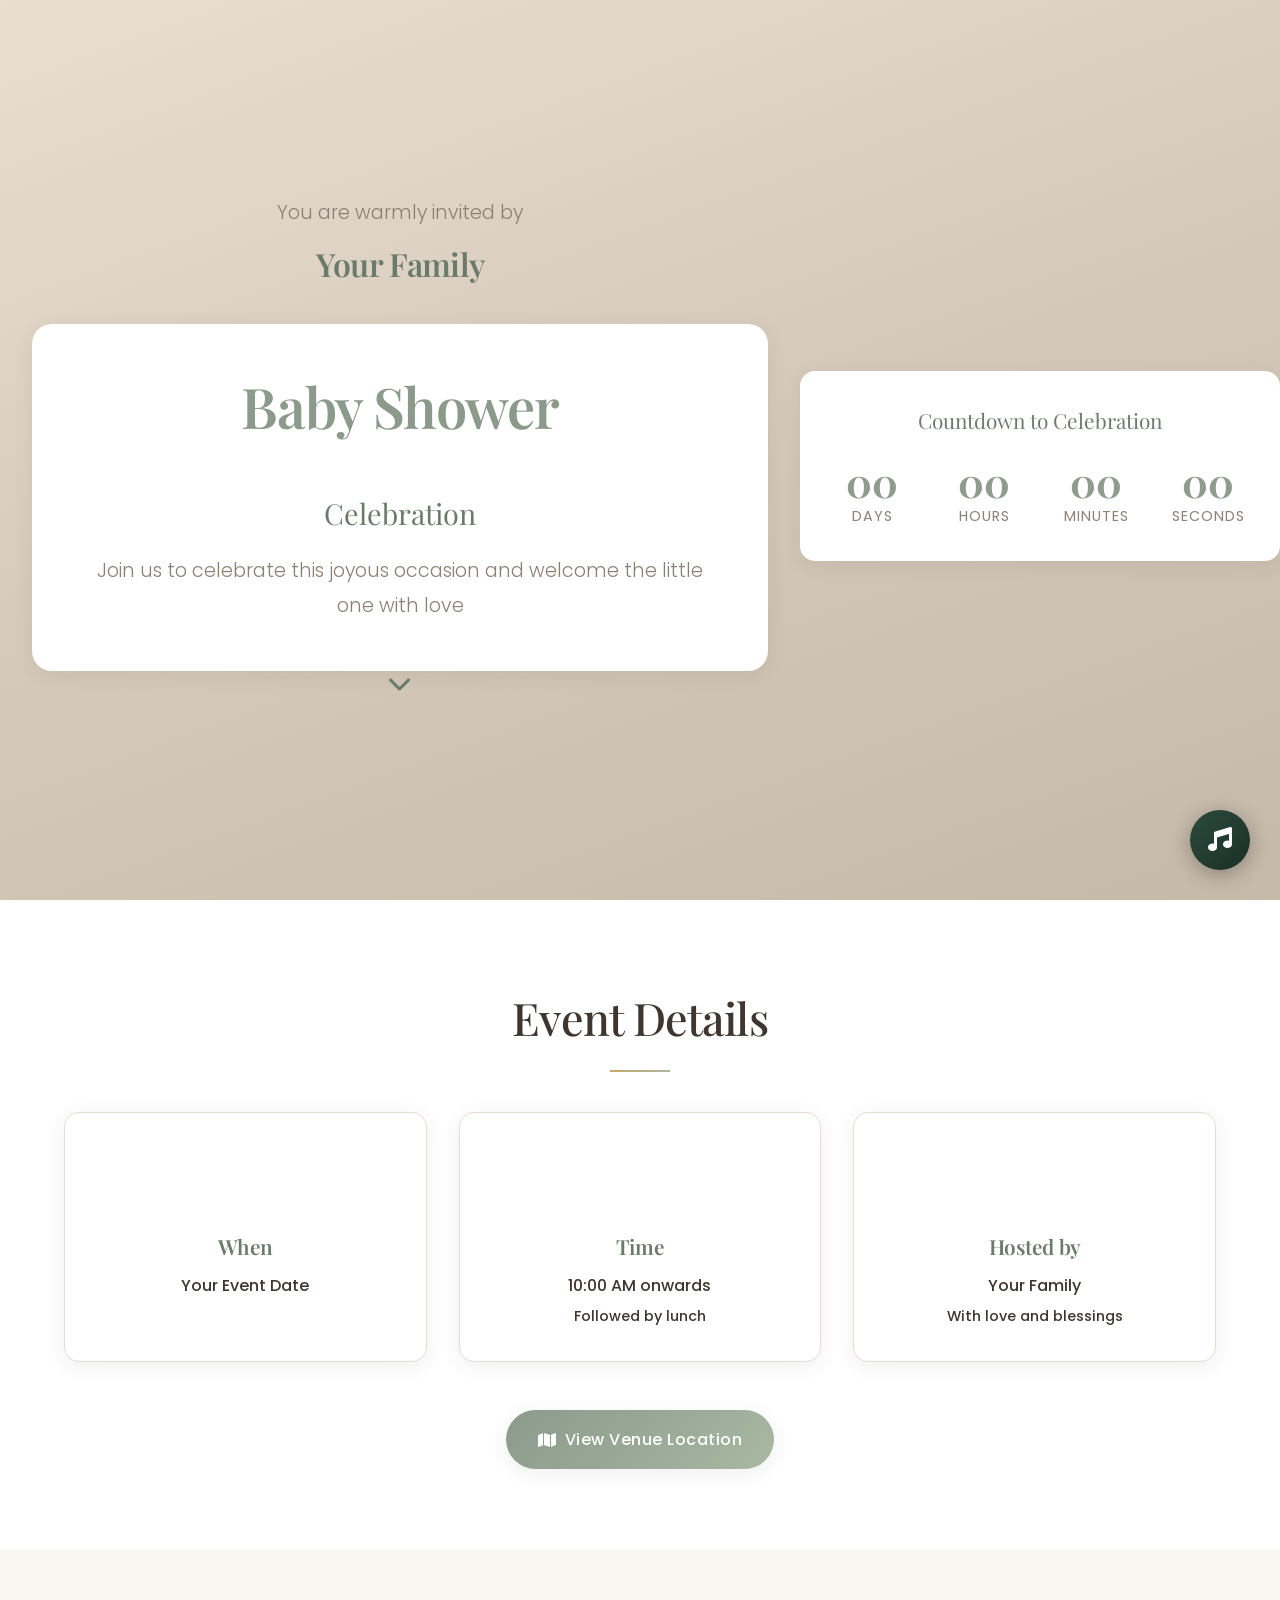
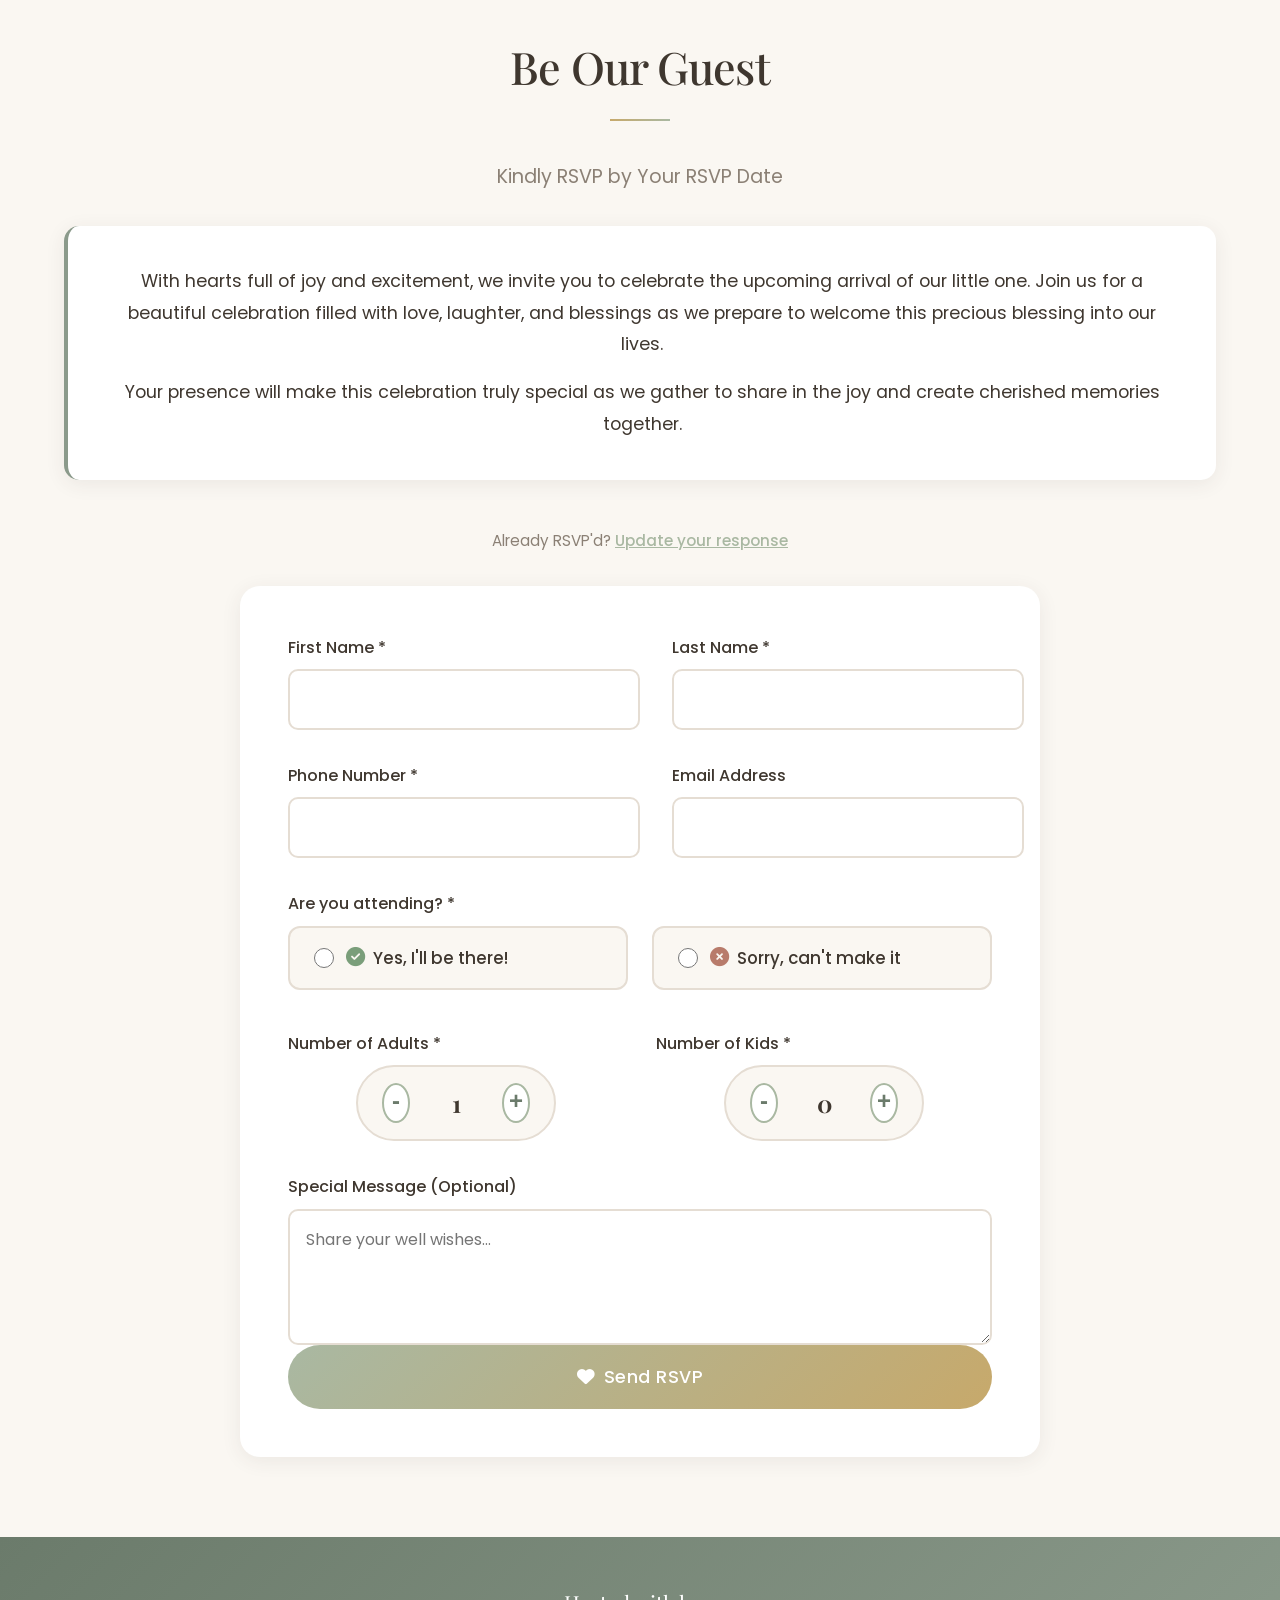
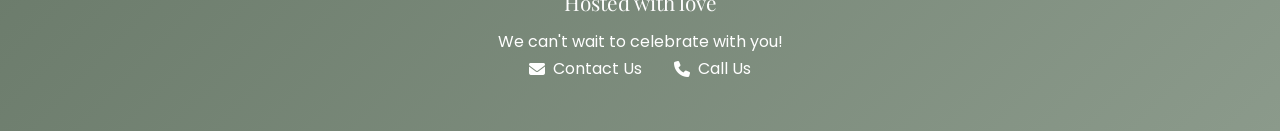
==== commit ac17fbea: "Remove all personal details and make project generic for public use - Replace all personal names, da" ====
--- a/index.html
+++ b/index.html
@@ -21,11 +21,11 @@
         <div class="hero-content">
             <div class="invitation-text">
                 <p class="invitation-prefix">You are warmly invited by</p>
-                <h1 class="family-name">Malani Family</h1>
+                <h1 class="family-name">Your Family</h1>
             </div>
             
             <div class="main-title">
-                <h2 class="baby-name">Vidhi's Baby Shower</h2>
+                <h2 class="baby-name">Baby Shower</h2>
                 <div class="decorative-line"></div>
                 <p class="celebration-title">Celebration</p>
                 <p class="celebration-text">Join us to celebrate this joyous occasion and welcome the little one with love</p>
@@ -72,7 +72,7 @@
                     </div>
                     <div class="detail-content">
                         <h4>When</h4>
-                        <p>June 28, 2026</p>
+                        <p>Your Event Date</p>
                     </div>
                 </div>
                 
@@ -82,7 +82,7 @@
                     </div>
                     <div class="detail-content">
                         <h4>Time</h4>
-                        <p>9:30 AM onwards</p>
+                        <p>10:00 AM onwards</p>
                         <p class="detail-subtext">Followed by lunch</p>
                     </div>
                 </div>
@@ -93,7 +93,7 @@
                     </div>
                     <div class="detail-content">
                         <h4>Hosted by</h4>
-                        <p>Malani Family</p>
+                        <p>Your Family</p>
                         <p class="detail-subtext">With love and blessings</p>
                     </div>
                 </div>
@@ -114,10 +114,10 @@
     <section class="rsvp-section" id="rsvp">
         <div class="container">
             <h3 class="section-title">Be Our Guest</h3>
-            <p class="rsvp-subtitle">Kindly RSVP by June 21, 2026</p>
+            <p class="rsvp-subtitle">Kindly RSVP by Your RSVP Date</p>
             
             <div class="welcome-message">
-                <p>With hearts full of joy and excitement, the Malani Family invites you to celebrate the upcoming arrival of Tarang & Vidhi's little one. Join us for a beautiful celebration filled with love, laughter, and blessings as we prepare to welcome this precious blessing into our lives.</p>
+                <p>With hearts full of joy and excitement, we invite you to celebrate the upcoming arrival of our little one. Join us for a beautiful celebration filled with love, laughter, and blessings as we prepare to welcome this precious blessing into our lives.</p>
                 <p>Your presence will make this celebration truly special as we gather to share in the joy and create cherished memories together.</p>
             </div>
             
@@ -190,7 +190,7 @@
                 
                 <div class="form-group full-width">
                     <label for="note">Special Message (Optional)</label>
-                    <textarea id="note" name="note" rows="4" placeholder="Share your well wishes or special dietary requirements..."></textarea>
+                    <textarea id="note" name="note" rows="4" placeholder="Share your well wishes..."></textarea>
                 </div>
                 
                 <button type="submit" class="btn-submit">
@@ -210,15 +210,15 @@
     <!-- Footer -->
     <footer class="footer">
         <div class="container">
-            <p class="footer-text">Hosted with love by Malani Family</p>
+            <p class="footer-text">Hosted with love</p>
             <p class="footer-subtitle">We can't wait to celebrate with you!</p>
             
             <div class="footer-actions">
-                <a href="mailto:tarangmmalani@gmail.com" class="footer-link">
+                <a href="mailto:your-email@example.com" class="footer-link">
                     <i class="fas fa-envelope"></i>
                     Contact Us
                 </a>
-                <a href="tel:+18608305919" class="footer-link">
+                <a href="tel:+1234567890" class="footer-link">
                     <i class="fas fa-phone"></i>
                     Call Us
                 </a>
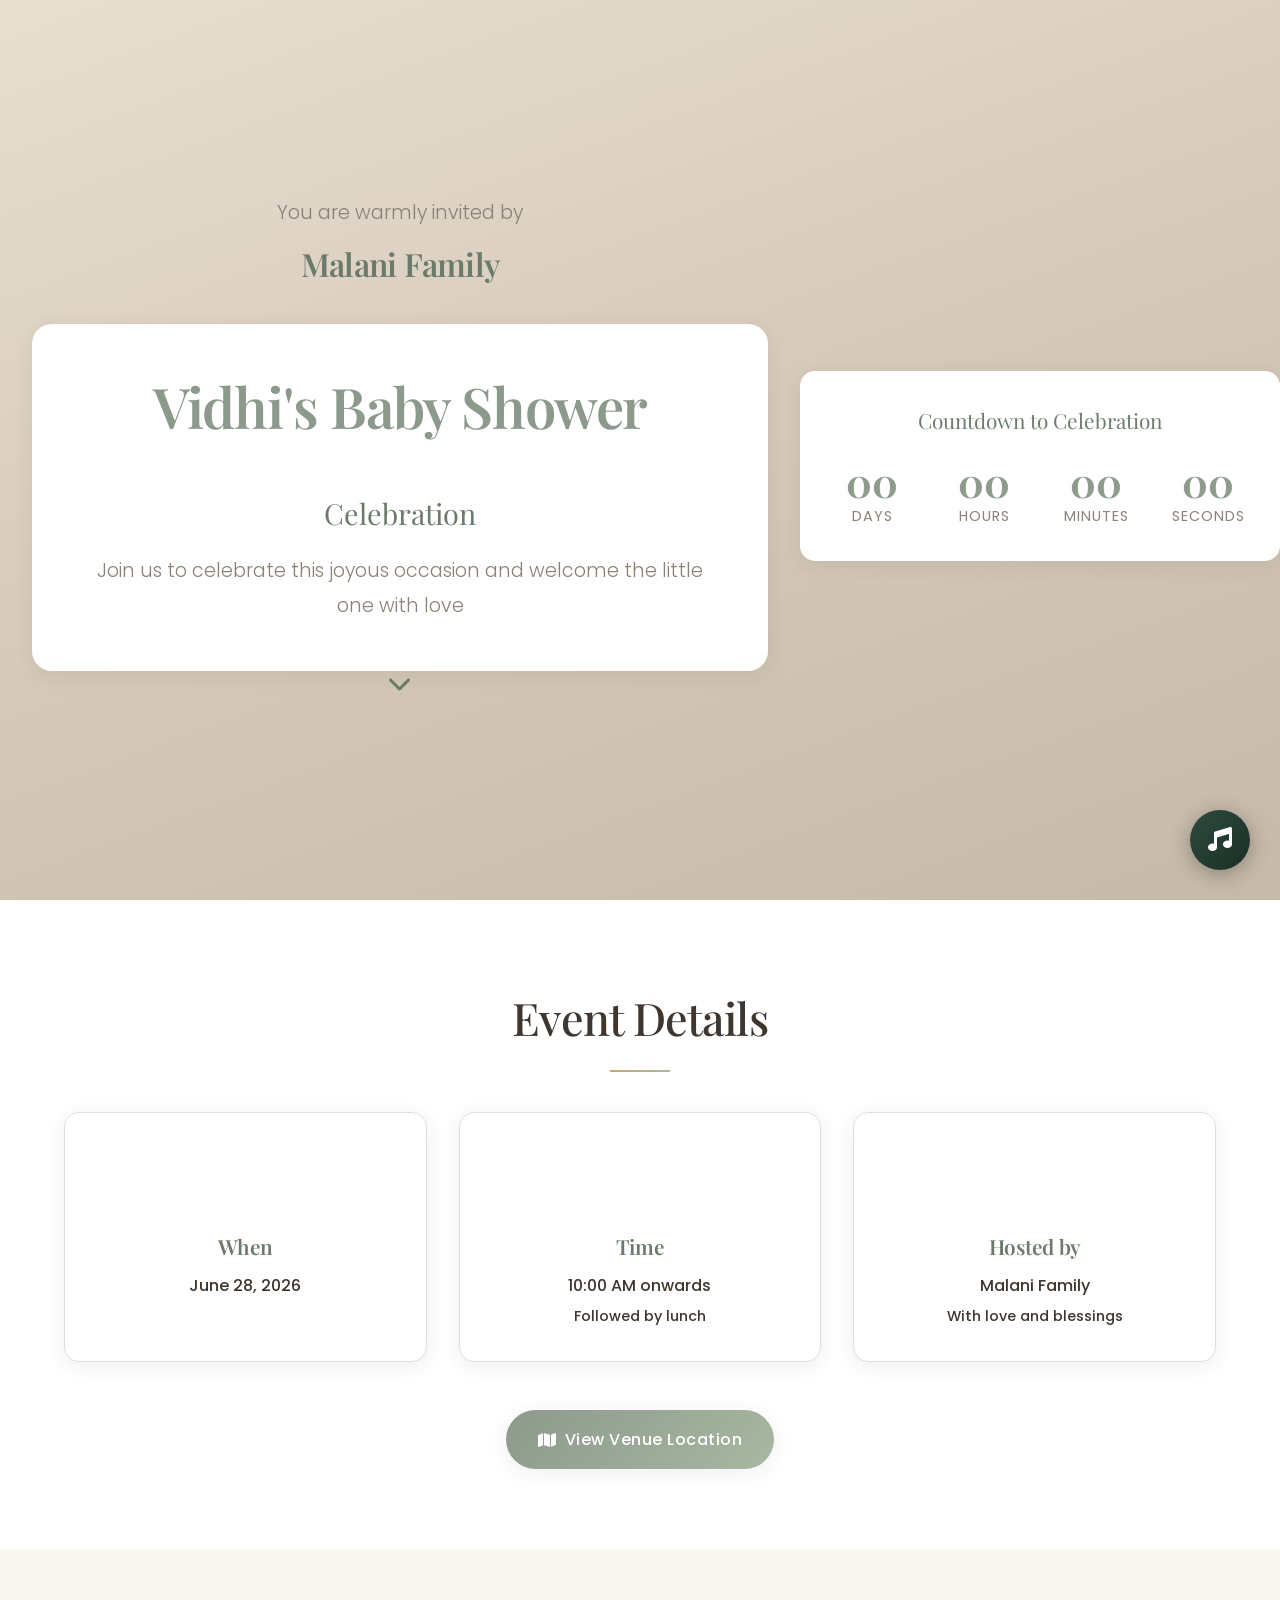
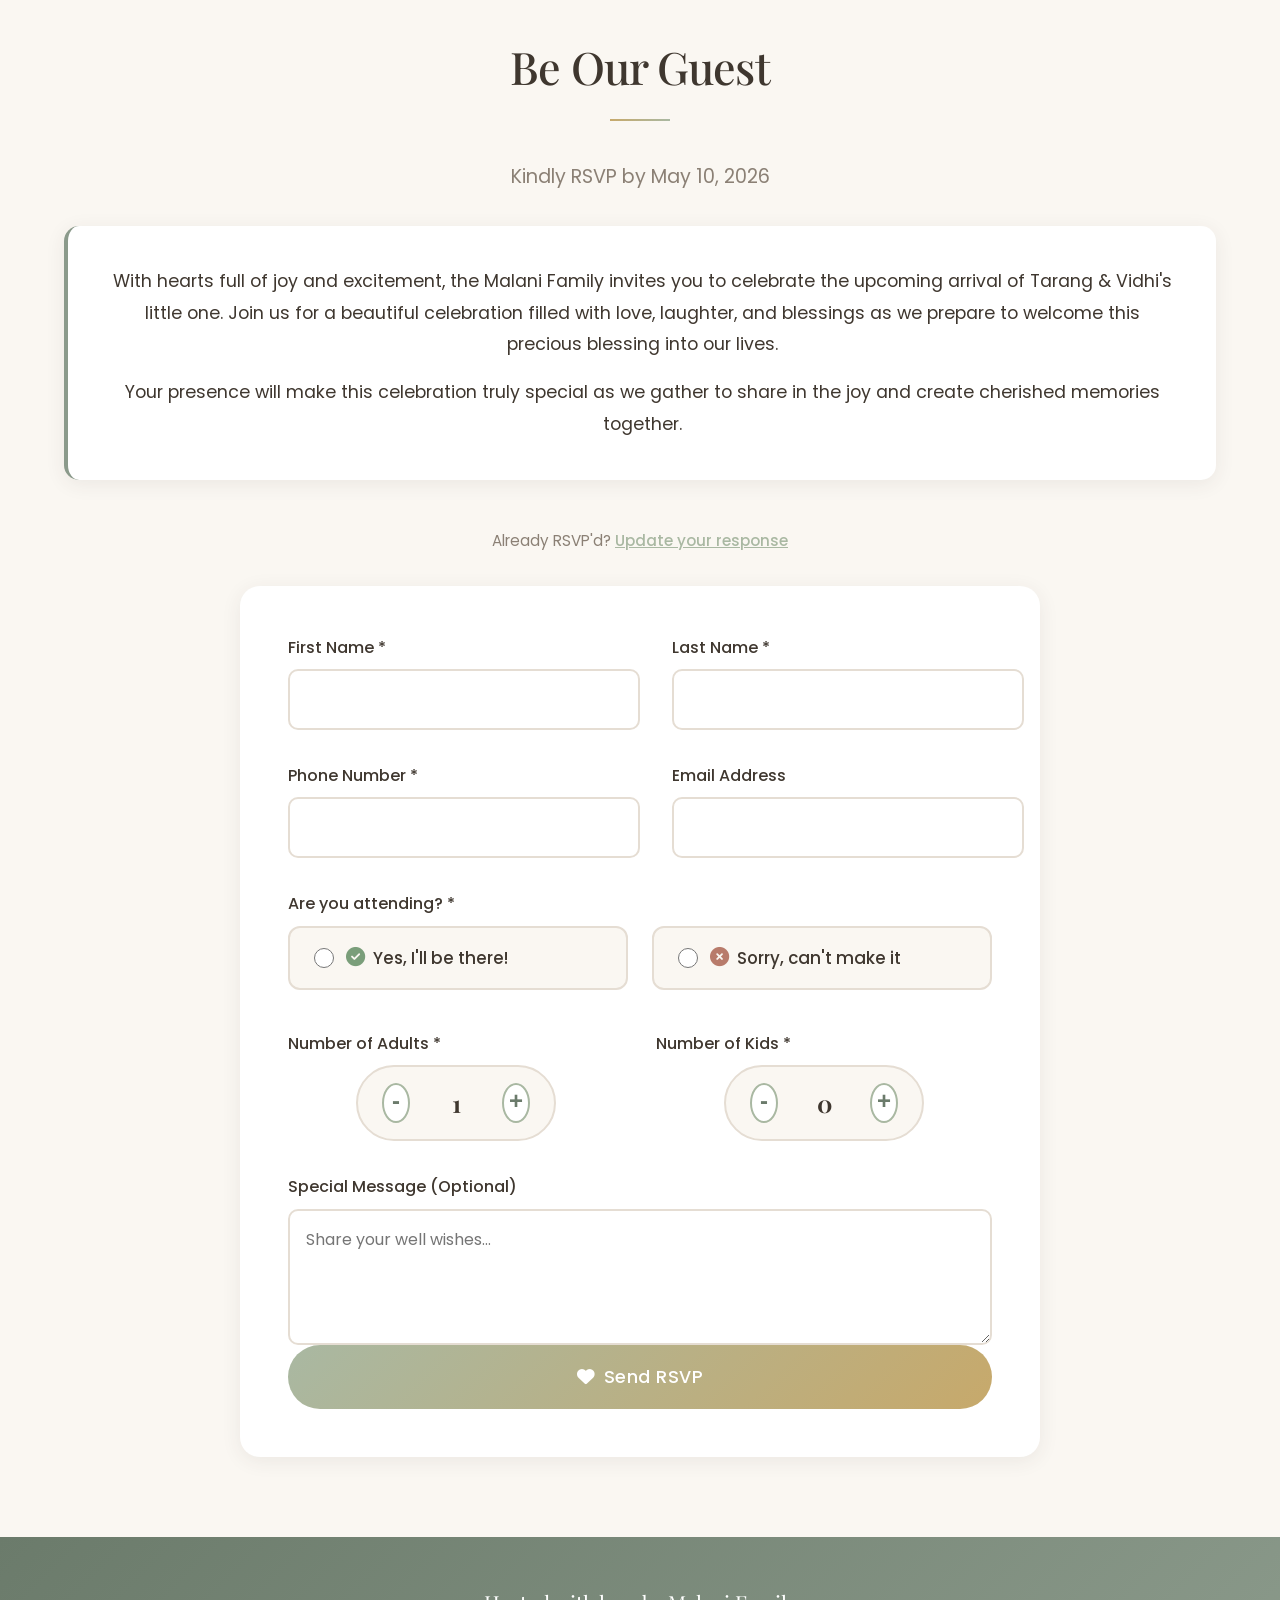
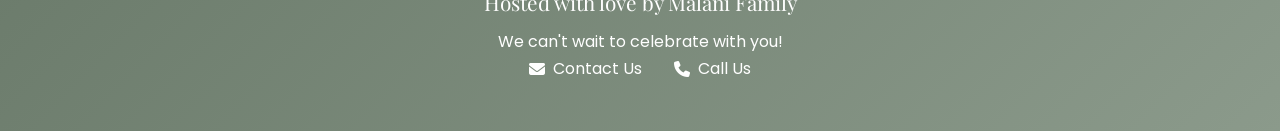
==== commit dbeafeab: "Update event time to 10:00 AM and add dashboard columns for email/calendar status" ====
--- a/index.html
+++ b/index.html
@@ -21,11 +21,11 @@
         <div class="hero-content">
             <div class="invitation-text">
                 <p class="invitation-prefix">You are warmly invited by</p>
-                <h1 class="family-name">Your Family</h1>
+                <h1 class="family-name">Malani Family</h1>
             </div>
             
             <div class="main-title">
-                <h2 class="baby-name">Baby Shower</h2>
+                <h2 class="baby-name">Vidhi's Baby Shower</h2>
                 <div class="decorative-line"></div>
                 <p class="celebration-title">Celebration</p>
                 <p class="celebration-text">Join us to celebrate this joyous occasion and welcome the little one with love</p>
@@ -72,7 +72,7 @@
                     </div>
                     <div class="detail-content">
                         <h4>When</h4>
-                        <p>Your Event Date</p>
+                        <p>June 28, 2026</p>
                     </div>
                 </div>
                 
@@ -93,7 +93,7 @@
                     </div>
                     <div class="detail-content">
                         <h4>Hosted by</h4>
-                        <p>Your Family</p>
+                        <p>Malani Family</p>
                         <p class="detail-subtext">With love and blessings</p>
                     </div>
                 </div>
@@ -114,10 +114,10 @@
     <section class="rsvp-section" id="rsvp">
         <div class="container">
             <h3 class="section-title">Be Our Guest</h3>
-            <p class="rsvp-subtitle">Kindly RSVP by Your RSVP Date</p>
+            <p class="rsvp-subtitle">Kindly RSVP by May 10, 2026</p>
             
             <div class="welcome-message">
-                <p>With hearts full of joy and excitement, we invite you to celebrate the upcoming arrival of our little one. Join us for a beautiful celebration filled with love, laughter, and blessings as we prepare to welcome this precious blessing into our lives.</p>
+                <p>With hearts full of joy and excitement, the Malani Family invites you to celebrate the upcoming arrival of Tarang & Vidhi's little one. Join us for a beautiful celebration filled with love, laughter, and blessings as we prepare to welcome this precious blessing into our lives.</p>
                 <p>Your presence will make this celebration truly special as we gather to share in the joy and create cherished memories together.</p>
             </div>
             
@@ -210,15 +210,15 @@
     <!-- Footer -->
     <footer class="footer">
         <div class="container">
-            <p class="footer-text">Hosted with love</p>
+            <p class="footer-text">Hosted with love by Malani Family</p>
             <p class="footer-subtitle">We can't wait to celebrate with you!</p>
             
             <div class="footer-actions">
-                <a href="mailto:your-email@example.com" class="footer-link">
+                <a href="mailto:tarangmmalani@gmail.com" class="footer-link">
                     <i class="fas fa-envelope"></i>
                     Contact Us
                 </a>
-                <a href="tel:+1234567890" class="footer-link">
+                <a href="tel:+18608305919" class="footer-link">
                     <i class="fas fa-phone"></i>
                     Call Us
                 </a>
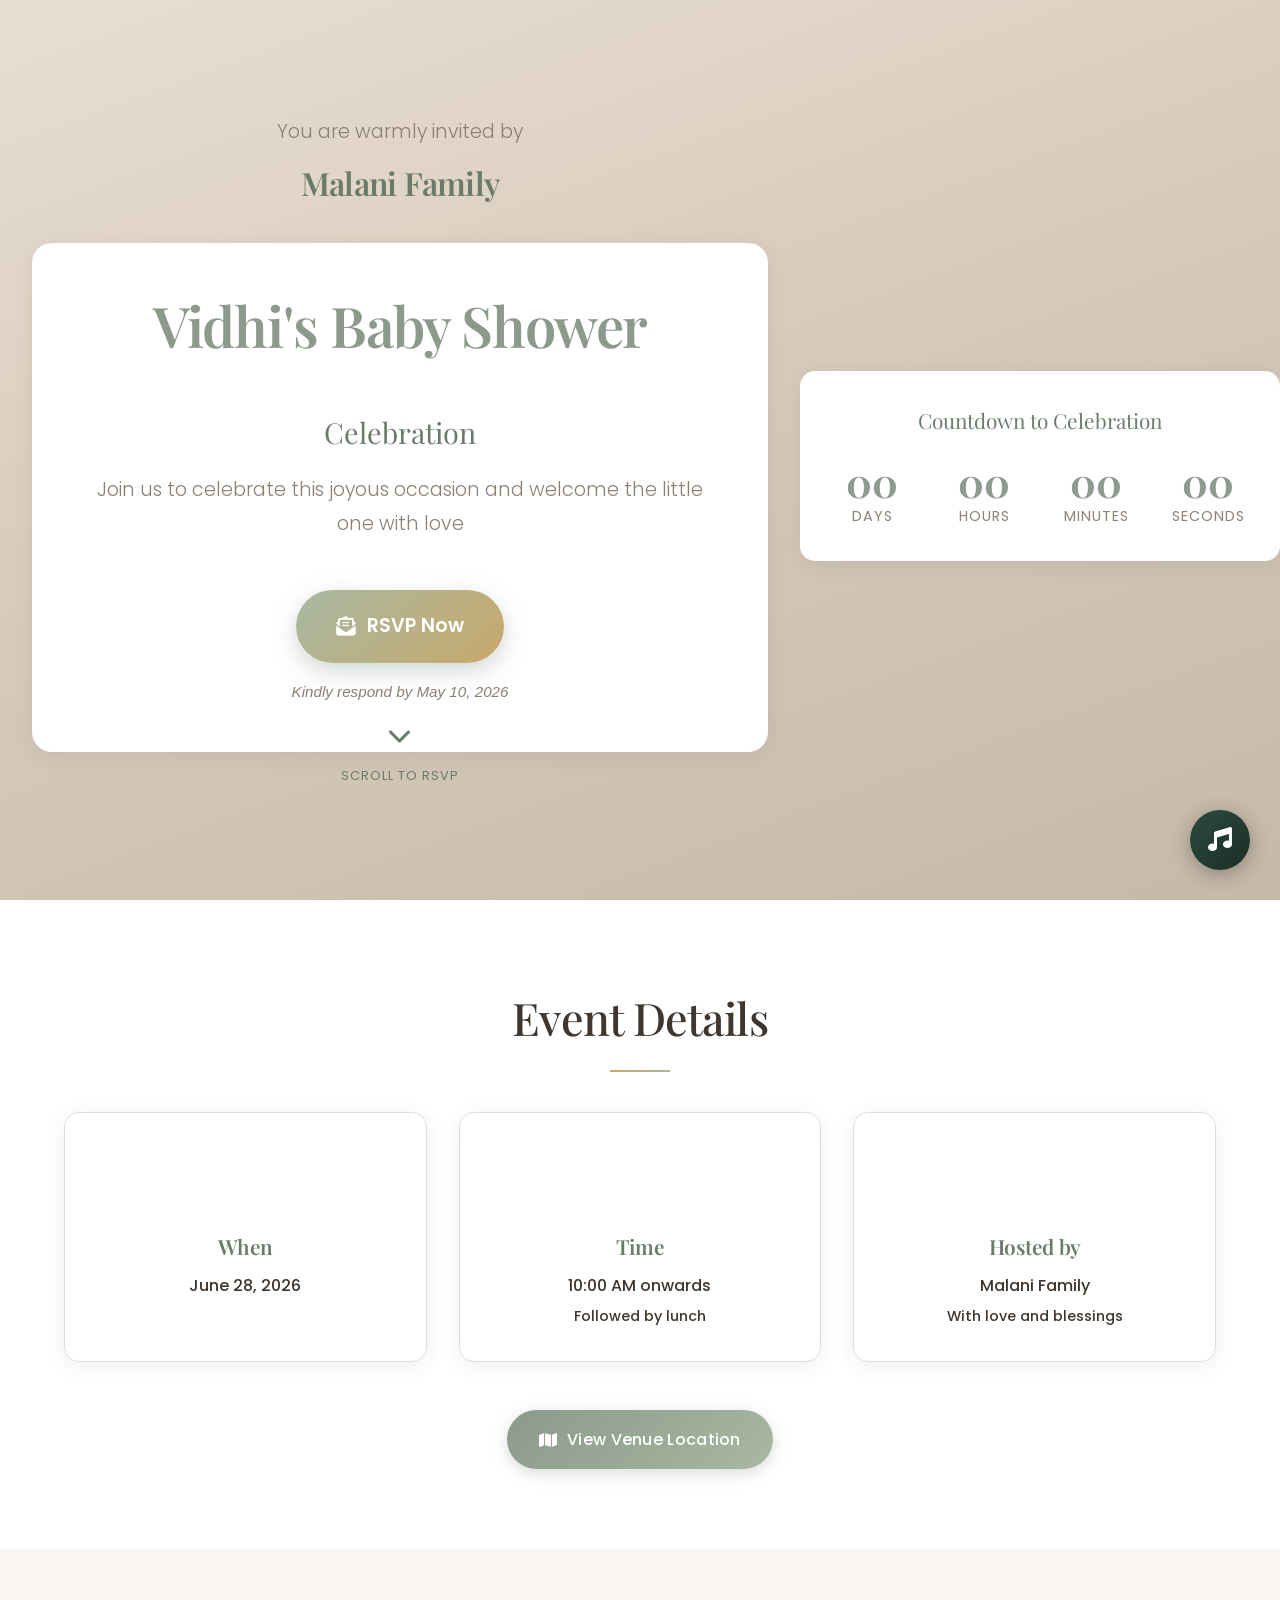
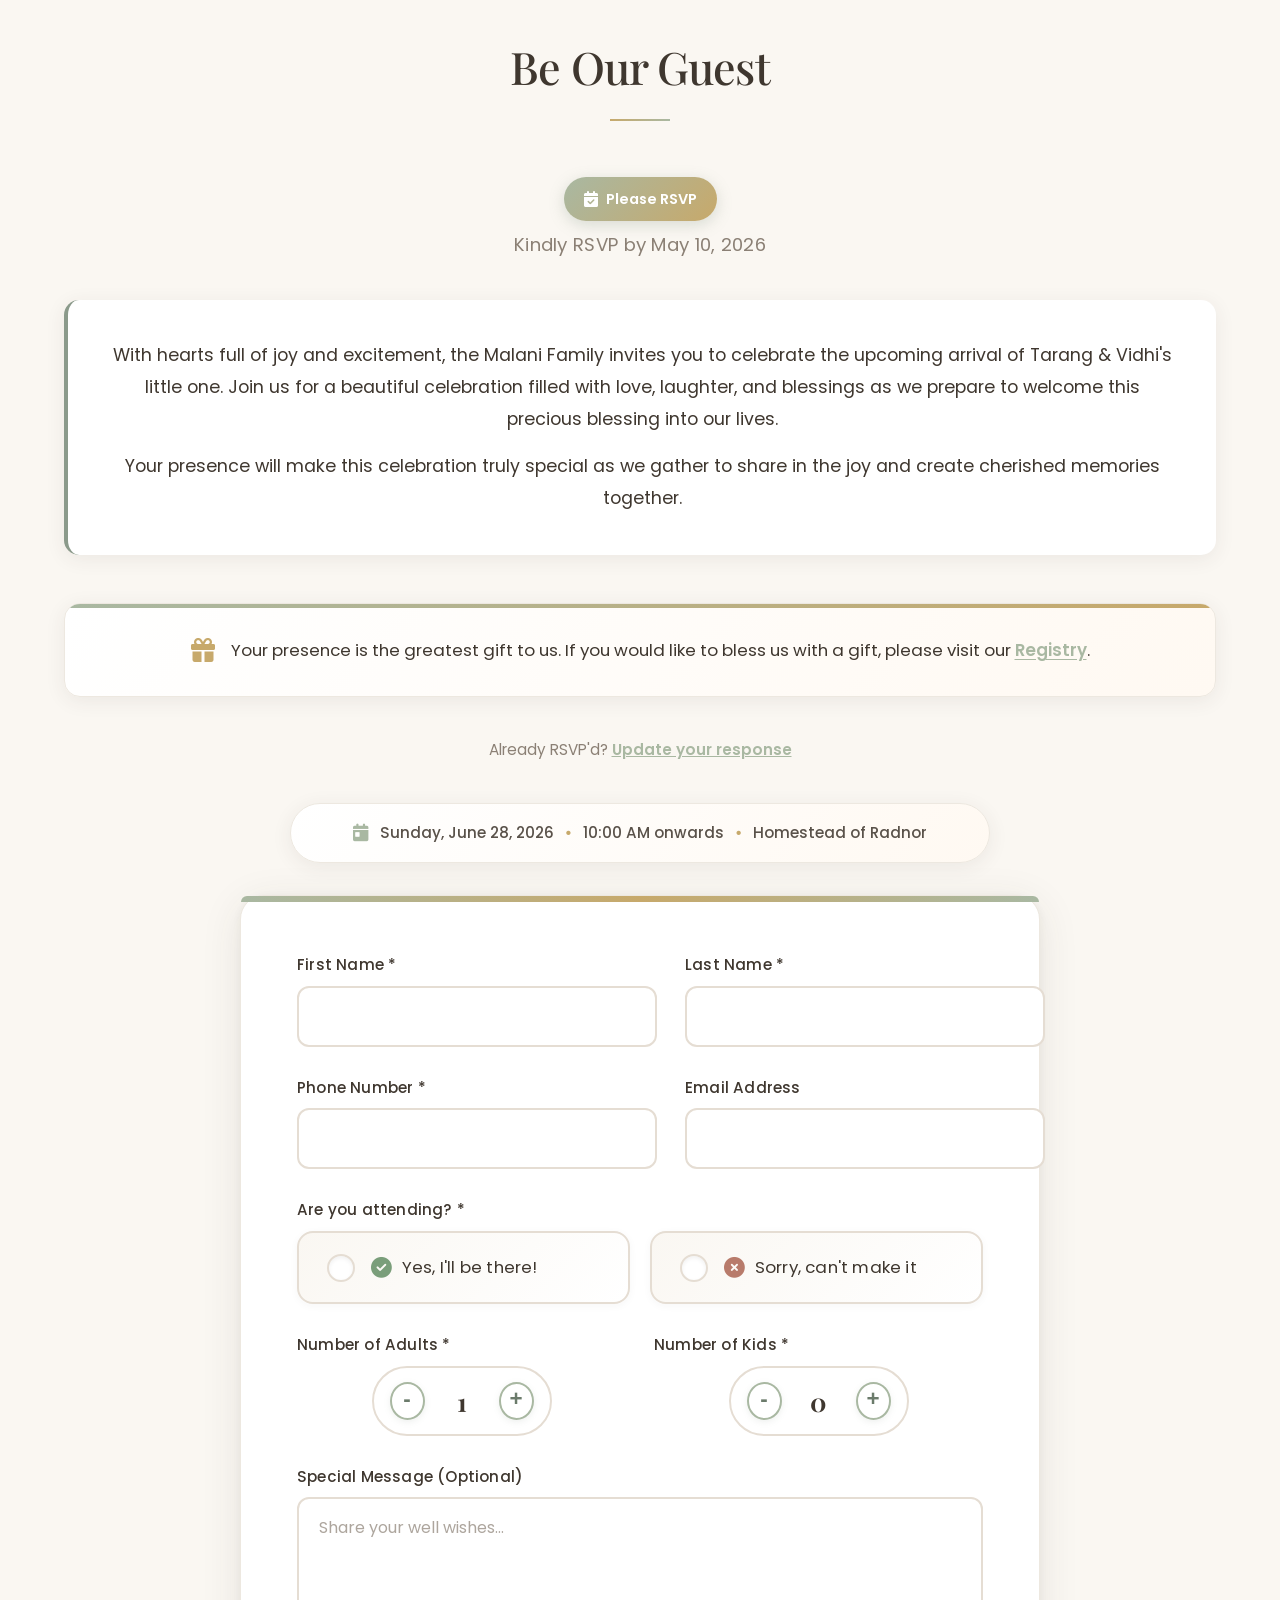
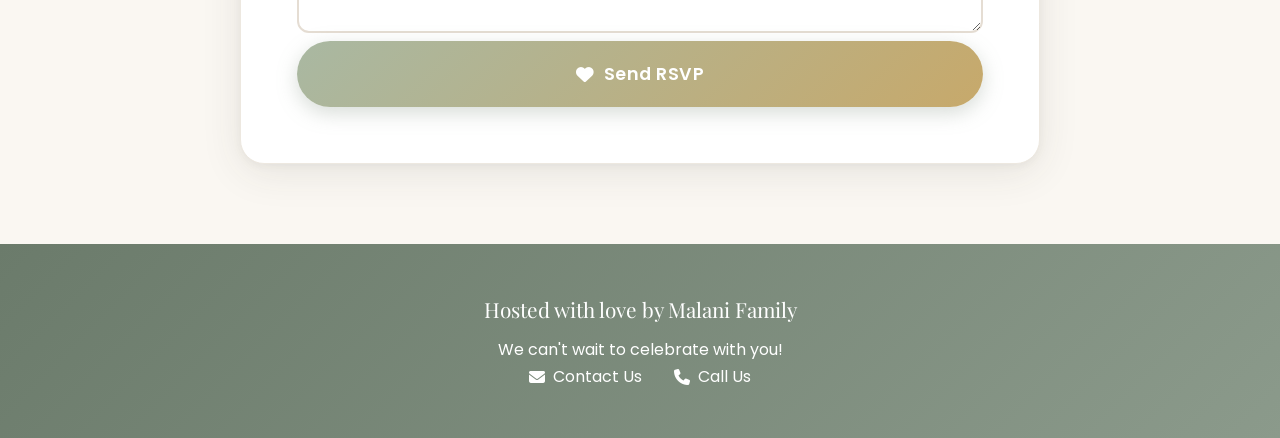
==== commit 3115826a: "Premium UI upgrade: RSVP form, attendance selector, thank-you state - Premium RSVP form with gradien" ====
--- a/index.html
+++ b/index.html
@@ -29,10 +29,18 @@
                 <div class="decorative-line"></div>
                 <p class="celebration-title">Celebration</p>
                 <p class="celebration-text">Join us to celebrate this joyous occasion and welcome the little one with love</p>
-            </div>
-            
-            <div class="scroll-indicator" onclick="document.getElementById('details').scrollIntoView({behavior: 'smooth'})" style="cursor: pointer;">
+                
+                <!-- Prominent RSVP Button -->
+                <a href="#rsvp" class="btn-rsvp-pulse" onclick="document.getElementById('rsvp').scrollIntoView({behavior: 'smooth'}); return false;">
+                    <i class="fas fa-envelope-open-text"></i>
+                    RSVP Now
+                </a>
+                <p class="rsvp-deadline-note">Kindly respond by May 10, 2026</p>
+            </div>
+            
+            <div class="scroll-indicator" onclick="document.getElementById('rsvp').scrollIntoView({behavior: 'smooth'})" style="cursor: pointer;">
                 <i class="fas fa-chevron-down"></i>
+                <span class="scroll-text">Scroll to RSVP</span>
             </div>
         </div>
         
@@ -113,12 +121,26 @@
     <!-- RSVP Section -->
     <section class="rsvp-section" id="rsvp">
         <div class="container">
-            <h3 class="section-title">Be Our Guest</h3>
+            <div class="rsvp-header">
+                <h3 class="section-title">Be Our Guest</h3>
+                <div class="rsvp-badge">
+                    <i class="fas fa-calendar-check"></i>
+                    <span>Please RSVP</span>
+                </div>
+            </div>
             <p class="rsvp-subtitle">Kindly RSVP by May 10, 2026</p>
             
             <div class="welcome-message">
                 <p>With hearts full of joy and excitement, the Malani Family invites you to celebrate the upcoming arrival of Tarang & Vidhi's little one. Join us for a beautiful celebration filled with love, laughter, and blessings as we prepare to welcome this precious blessing into our lives.</p>
                 <p>Your presence will make this celebration truly special as we gather to share in the joy and create cherished memories together.</p>
+            </div>
+            
+            <!-- Registry Section -->
+            <div class="registry-section">
+                <div class="registry-content">
+                    <i class="fas fa-gift"></i>
+                    <p>Your presence is the greatest gift to us. If you would like to bless us with a gift, please visit our <a href="https://www.amazon.com/baby-reg/tarangkumar-malani-september-2026-delaware/2NYCI25293J55?ref_=cm_sw_r_cp_ud_dp_QMYCCG1EMP155KJ8M76F" target="_blank" rel="noopener noreferrer" class="registry-link">Registry</a>.</p>
+                </div>
             </div>
             
             <!-- Edit RSVP Section -->
@@ -130,6 +152,16 @@
                 </div>
             </div>
             
+            <!-- Event Snapshot -->
+            <div class="event-snapshot">
+                <i class="fas fa-calendar-day"></i>
+                <span>Sunday, June 28, 2026</span>
+                <span class="dot">•</span>
+                <span>10:00 AM onwards</span>
+                <span class="dot">•</span>
+                <span>Homestead of Radnor</span>
+            </div>
+            
             <form class="rsvp-form" id="rsvp-form">
                 <div class="form-row">
                     <div class="form-group">
@@ -159,10 +191,12 @@
                         <div class="attendance-options">
                             <label class="attendance-option">
                                 <input type="radio" name="attending" value="Yes" required onchange="handleAttendanceChange(this.value)">
+                                <span class="radio-circle"></span>
                                 <span class="option-label"><i class="fas fa-check-circle"></i> Yes, I'll be there!</span>
                             </label>
                             <label class="attendance-option">
                                 <input type="radio" name="attending" value="No" required onchange="handleAttendanceChange(this.value)">
+                                <span class="radio-circle"></span>
                                 <span class="option-label"><i class="fas fa-times-circle"></i> Sorry, can't make it</span>
                             </label>
                         </div>
@@ -200,9 +234,22 @@
             </form>
             
             <div class="success-message" id="success-message">
-                <i class="fas fa-check-circle"></i>
-                <h4>Thank You!</h4>
-                <p>Your RSVP has been received. We can't wait to celebrate with you!</p>
+                <div class="success-content">
+                    <div class="success-icon-wrapper">
+                        <i class="fas fa-check-circle"></i>
+                    </div>
+                    <h4>Thank You!</h4>
+                    <p class="success-main-text">Your RSVP has been received.</p>
+                    <p class="success-sub-text">We can't wait to celebrate with you!</p>
+                    <div class="success-registry-note">
+                        <i class="fas fa-gift"></i>
+                        <p>Your presence is the greatest gift to us. If you would like to bless us with a gift, please visit our <a href="https://www.amazon.com/baby-reg/tarangkumar-malani-september-2026-delaware/2NYCI25293J55?ref_=cm_sw_r_cp_ud_dp_QMYCCG1EMP155KJ8M76F" target="_blank" rel="noopener noreferrer" class="registry-link">Registry</a>.</p>
+                    </div>
+                    <button type="button" class="btn-new-rsvp" onclick="resetRSVPForm()">
+                        <i class="fas fa-plus"></i>
+                        Submit Another RSVP
+                    </button>
+                </div>
             </div>
         </div>
     </section>
--- a/assets/css/styles.css
+++ b/assets/css/styles.css
@@ -173,6 +173,51 @@
     color: var(--text-light);
     font-weight: 300;
     line-height: 1.8;
+    margin-bottom: 1.5rem;
+}
+
+/* Prominent RSVP Button in Hero */
+.btn-rsvp-pulse {
+    display: inline-flex;
+    align-items: center;
+    gap: 0.75rem;
+    background: linear-gradient(135deg, var(--accent-sage) 0%, var(--accent-gold) 100%);
+    color: white;
+    padding: 1.25rem 2.5rem;
+    border-radius: 50px;
+    font-size: 1.2rem;
+    font-weight: 600;
+    text-decoration: none;
+    margin: 1.5rem 0 0.5rem;
+    box-shadow: 0 8px 25px rgba(139, 154, 139, 0.4);
+    transition: all 0.3s ease;
+    animation: pulse-button 2s infinite;
+}
+
+@keyframes pulse-button {
+    0%, 100% { box-shadow: 0 8px 25px rgba(139, 154, 139, 0.4); transform: scale(1); }
+    50% { box-shadow: 0 12px 35px rgba(139, 154, 139, 0.6); transform: scale(1.02); }
+}
+
+.btn-rsvp-pulse:hover {
+    transform: translateY(-3px) scale(1.05);
+    box-shadow: 0 12px 35px rgba(139, 154, 139, 0.5);
+}
+
+.rsvp-deadline-note {
+    font-size: 0.95rem;
+    color: var(--text-light);
+    margin-top: 0.5rem;
+    font-style: italic;
+}
+
+/* Scroll indicator text */
+.scroll-text {
+    display: block;
+    font-size: 0.8rem;
+    margin-top: 0.5rem;
+    text-transform: uppercase;
+    letter-spacing: 1px;
 }
 
 .scroll-indicator {
@@ -301,11 +346,12 @@
     text-align: center;
 }
 
-/* Buttons */
+/* Premium Button Styles */
 .btn-primary, .btn-secondary, .btn-submit {
     display: inline-flex;
     align-items: center;
-    gap: 0.5rem;
+    justify-content: center;
+    gap: 0.6rem;
     padding: 1rem 2rem;
     border: none;
     border-radius: 50px;
@@ -313,29 +359,27 @@
     font-weight: 500;
     text-decoration: none;
     cursor: pointer;
-    transition: all 0.3s ease;
+    transition: all 0.35s cubic-bezier(0.4, 0, 0.2, 1);
     font-family: 'Poppins', sans-serif;
+    letter-spacing: 0.3px;
 }
 
 .btn-primary {
     background: linear-gradient(135deg, var(--primary-color) 0%, var(--accent-sage) 100%);
     color: var(--bg-white);
-    box-shadow: var(--card-shadow);
-    border: none;
-    font-weight: 500;
-    letter-spacing: 0.5px;
+    box-shadow: 0 4px 15px rgba(139, 154, 139, 0.35);
 }
 
 .btn-primary:hover {
     transform: translateY(-3px);
-    box-shadow: var(--card-shadow-hover);
+    box-shadow: 0 8px 25px rgba(139, 154, 139, 0.45);
     background: linear-gradient(135deg, var(--secondary-color) 0%, var(--accent-sage) 100%);
 }
 
 .btn-secondary {
     background: var(--bg-surface);
     color: var(--text-dark);
-    border: 1.5px solid var(--border-color);
+    border: 2px solid var(--border-color);
     font-weight: 500;
 }
 
@@ -344,24 +388,29 @@
     border-color: var(--accent-sage);
     color: var(--secondary-color);
     transform: translateY(-2px);
+    box-shadow: 0 4px 12px rgba(139, 154, 139, 0.15);
 }
 
 .btn-submit {
     background: linear-gradient(135deg, var(--accent-sage) 0%, var(--accent-gold) 100%);
     color: var(--bg-white);
     width: 100%;
-    justify-content: center;
     font-size: 1.1rem;
-    padding: 1.2rem;
-    font-weight: 500;
+    padding: 1.25rem;
+    font-weight: 600;
     letter-spacing: 0.5px;
-    border: none;
+    box-shadow: 0 6px 20px rgba(139, 154, 139, 0.35);
+    margin-top: 0.5rem;
 }
 
 .btn-submit:hover {
     transform: translateY(-3px);
-    box-shadow: var(--card-shadow-hover);
+    box-shadow: 0 10px 30px rgba(139, 154, 139, 0.45);
     background: linear-gradient(135deg, var(--secondary-color) 0%, var(--accent-gold) 100%);
+}
+
+.btn-submit:active {
+    transform: translateY(-1px);
 }
 
 
@@ -395,9 +444,43 @@
 
 .rsvp-subtitle {
     text-align: center;
-    font-size: 1.2rem;
+    font-size: 1.15rem;
     color: var(--text-light);
-    margin-bottom: 2rem;
+    margin-bottom: 2.5rem;
+    font-weight: 400;
+    letter-spacing: 0.3px;
+}
+
+/* RSVP Header with Badge */
+.rsvp-header {
+    display: flex;
+    flex-direction: column;
+    align-items: center;
+    gap: 1rem;
+    margin-bottom: 0.5rem;
+}
+
+.rsvp-badge {
+    display: inline-flex;
+    align-items: center;
+    gap: 0.5rem;
+    background: linear-gradient(135deg, var(--accent-sage), var(--accent-gold));
+    color: white;
+    padding: 0.6rem 1.25rem;
+    border-radius: 50px;
+    font-weight: 600;
+    font-size: 0.9rem;
+    box-shadow: 0 4px 15px rgba(139, 154, 139, 0.3);
+    animation: pulse-badge 2s infinite;
+}
+
+@keyframes pulse-badge {
+    0%, 100% { box-shadow: 0 4px 15px rgba(139, 154, 139, 0.3); }
+    50% { box-shadow: 0 6px 20px rgba(139, 154, 139, 0.5); }
+}
+
+.rsvp-badge i {
+    font-size: 1rem;
 }
 
 .gift-note {
@@ -416,10 +499,101 @@
     line-height: 1.8;
 }
 
+/* Improved Registry Section */
+.registry-section {
+    background: linear-gradient(135deg, var(--bg-white) 0%, var(--bg-surface) 100%);
+    padding: 2rem 2.5rem;
+    border-radius: 16px;
+    text-align: center;
+    margin-bottom: 2.5rem;
+    box-shadow: var(--card-shadow);
+    border: 1px solid var(--border-light);
+    position: relative;
+    overflow: hidden;
+}
+
+.registry-section::before {
+    content: '';
+    position: absolute;
+    top: 0;
+    left: 0;
+    right: 0;
+    height: 4px;
+    background: linear-gradient(to right, var(--accent-sage), var(--accent-gold));
+}
+
+.registry-content {
+    display: flex;
+    align-items: center;
+    justify-content: center;
+    gap: 1rem;
+    flex-wrap: wrap;
+}
+
+.registry-content i {
+    font-size: 1.5rem;
+    color: var(--accent-gold);
+}
+
+.registry-section p {
+    color: var(--text-dark);
+    font-size: 1.05rem;
+    line-height: 1.7;
+    margin: 0;
+    font-weight: 400;
+}
+
+.registry-link {
+    color: var(--accent-sage);
+    font-weight: 600;
+    text-decoration: underline;
+    text-underline-offset: 3px;
+    transition: all 0.3s ease;
+}
+
+.registry-link:hover {
+    color: var(--secondary-color);
+    text-decoration: none;
+}
+
+/* Event Snapshot */
+.event-snapshot {
+    display: flex;
+    align-items: center;
+    justify-content: center;
+    gap: 0.75rem;
+    flex-wrap: wrap;
+    background: linear-gradient(135deg, var(--bg-white) 0%, var(--bg-surface) 100%);
+    padding: 1rem 1.5rem;
+    border-radius: 50px;
+    margin-bottom: 2rem;
+    box-shadow: var(--card-shadow);
+    border: 1px solid var(--border-light);
+    font-size: 0.95rem;
+    color: var(--text-medium);
+    max-width: 700px;
+    margin-left: auto;
+    margin-right: auto;
+}
+
+.event-snapshot i {
+    color: var(--accent-sage);
+    font-size: 1.1rem;
+}
+
+.event-snapshot .dot {
+    color: var(--accent-gold);
+    font-weight: 700;
+}
+
+.event-snapshot span {
+    font-weight: 500;
+}
+
 /* Edit RSVP Section */
 .edit-rsvp-section {
     text-align: center;
-    margin-bottom: 2rem;
+    margin-bottom: 2.5rem;
 }
 
 .edit-rsvp-text {
@@ -429,9 +603,15 @@
 
 .edit-rsvp-text a {
     color: var(--accent-sage);
-    font-weight: 500;
+    font-weight: 600;
     text-decoration: underline;
     cursor: pointer;
+    transition: all 0.3s ease;
+}
+
+.edit-rsvp-text a:hover {
+    color: var(--secondary-color);
+    text-decoration: none;
 }
 
 .edit-lookup-form {
@@ -444,32 +624,53 @@
 
 .edit-lookup-form input {
     padding: 0.875rem 1.25rem;
-    border: 1.5px solid var(--border-color);
+    border: 2px solid var(--border-color);
     border-radius: 50px;
     font-size: 1rem;
     min-width: 250px;
-}
-
-/* Form Styles */
+    transition: all 0.3s ease;
+}
+
+.edit-lookup-form input:focus {
+    outline: none;
+    border-color: var(--primary-color);
+    box-shadow: 0 0 0 3px rgba(139, 154, 139, 0.1);
+}
+
+/* Premium RSVP Form Styling */
 .rsvp-form {
     background: var(--bg-white);
-    padding: 3rem;
-    border-radius: 20px;
-    box-shadow: var(--card-shadow);
+    padding: 3.5rem;
+    border-radius: 24px;
+    box-shadow: 0 8px 40px rgba(63, 55, 47, 0.1), 0 2px 8px rgba(63, 55, 47, 0.05);
     max-width: 800px;
     margin: 0 auto;
+    position: relative;
+    border: 1px solid var(--border-light);
+}
+
+.rsvp-form::before {
+    content: '';
+    position: absolute;
+    top: 0;
+    left: 0;
+    right: 0;
+    height: 6px;
+    background: linear-gradient(to right, var(--accent-sage), var(--accent-gold), var(--accent-sage));
+    border-radius: 24px 24px 0 0;
 }
 
 .form-row {
     display: grid;
     grid-template-columns: 1fr 1fr;
-    gap: 2rem;
-    margin-bottom: 2rem;
+    gap: 1.75rem;
+    margin-bottom: 1.75rem;
 }
 
 .form-group {
     display: flex;
     flex-direction: column;
+    gap: 0.5rem;
 }
 
 .form-group.full-width {
@@ -479,16 +680,17 @@
 .form-group label {
     font-weight: 500;
     color: var(--text-dark);
-    margin-bottom: 0.5rem;
     font-family: 'Poppins', sans-serif;
+    font-size: 0.95rem;
+    letter-spacing: 0.2px;
 }
 
 .form-group input,
 .form-group select,
 .form-group textarea {
-    padding: 1rem;
+    padding: 1rem 1.25rem;
     border: 2px solid var(--border-color);
-    border-radius: 10px;
+    border-radius: 12px;
     font-size: 1rem;
     font-family: 'Poppins', sans-serif;
     transition: all 0.3s ease;
@@ -499,65 +701,154 @@
 .form-group select:focus,
 .form-group textarea:focus {
     outline: none;
-    border-color: var(--primary-color);
-    box-shadow: 0 0 0 3px rgba(212, 165, 116, 0.1);
-}
-
-/* Attendance Options Styles */
+    border-color: var(--accent-sage);
+    box-shadow: 0 0 0 4px rgba(169, 184, 162, 0.15);
+}
+
+.form-group input::placeholder,
+.form-group textarea::placeholder {
+    color: var(--text-light);
+    opacity: 0.7;
+}
+
+/* Premium Yes/No Attendance Selector */
 .attendance-options {
     display: flex;
-    gap: 1.5rem;
+    gap: 1.25rem;
     flex-wrap: wrap;
 }
 
 .attendance-option {
     display: flex;
     align-items: center;
-    gap: 0.75rem;
-    padding: 1rem 1.5rem;
-    background: var(--bg-light);
-    border: 2px solid var(--border-color);
-    border-radius: 12px;
+    gap: 1rem;
+    padding: 1.25rem 1.75rem;
+    background: linear-gradient(135deg, var(--bg-light) 0%, var(--bg-white) 100%);
+    border: 2.5px solid var(--border-color);
+    border-radius: 16px;
     cursor: pointer;
-    transition: all 0.3s ease;
+    transition: all 0.35s cubic-bezier(0.4, 0, 0.2, 1);
     flex: 1;
-    min-width: 200px;
+    min-width: 220px;
+    position: relative;
+    box-shadow: 0 2px 8px rgba(63, 55, 47, 0.04);
 }
 
 .attendance-option:hover {
     border-color: var(--accent-sage);
     background: var(--bg-white);
-}
-
+    transform: translateY(-2px);
+    box-shadow: 0 6px 20px rgba(139, 154, 139, 0.12);
+}
+
+/* Hidden native radio */
 .attendance-option input[type="radio"] {
-    width: 20px;
-    height: 20px;
-    accent-color: var(--primary-color);
-    cursor: pointer;
-}
-
-.attendance-option input[type="radio"]:checked + .option-label {
-    color: var(--primary-color);
-    font-weight: 500;
-}
-
-.attendance-option:has(input[type="radio"]:checked) {
-    border-color: var(--primary-color);
-    background: linear-gradient(135deg, rgba(139, 154, 139, 0.1) 0%, rgba(199, 169, 107, 0.1) 100%);
-    box-shadow: 0 4px 15px rgba(139, 154, 139, 0.15);
-}
-
+    position: absolute;
+    opacity: 0;
+    pointer-events: none;
+}
+
+/* Premium custom radio circle */
+.attendance-option .radio-circle {
+    width: 28px;
+    height: 28px;
+    border: 2.5px solid var(--border-color);
+    border-radius: 50%;
+    display: flex;
+    align-items: center;
+    justify-content: center;
+    transition: all 0.35s cubic-bezier(0.4, 0, 0.2, 1);
+    background: var(--bg-white);
+    flex-shrink: 0;
+    box-shadow: inset 0 2px 4px rgba(0, 0, 0, 0.06);
+}
+
+.attendance-option .radio-circle::after {
+    content: '';
+    width: 14px;
+    height: 14px;
+    background: var(--accent-sage);
+    border-radius: 50%;
+    opacity: 0;
+    transform: scale(0);
+    transition: all 0.35s cubic-bezier(0.4, 0, 0.2, 1);
+}
+
+/* Selected states with class-based toggling for browser compatibility */
+.attendance-option.selected-yes,
+.attendance-option:has(input[value="Yes"]:checked) {
+    border-color: var(--success-color);
+    background: linear-gradient(135deg, rgba(122, 158, 122, 0.12) 0%, rgba(122, 158, 122, 0.04) 100%);
+    box-shadow: 0 8px 25px rgba(122, 158, 122, 0.18), 0 2px 8px rgba(122, 158, 122, 0.1);
+}
+
+.attendance-option.selected-no,
+.attendance-option:has(input[value="No"]:checked) {
+    border-color: var(--error-color);
+    background: linear-gradient(135deg, rgba(184, 123, 107, 0.12) 0%, rgba(184, 123, 107, 0.04) 100%);
+    box-shadow: 0 8px 25px rgba(184, 123, 107, 0.18), 0 2px 8px rgba(184, 123, 107, 0.1);
+}
+
+.attendance-option.selected-yes .radio-circle,
+.attendance-option:has(input[value="Yes"]:checked) .radio-circle {
+    border-color: var(--success-color);
+    background: var(--bg-white);
+    box-shadow: 0 0 0 3px rgba(122, 158, 122, 0.15);
+}
+
+.attendance-option.selected-no .radio-circle,
+.attendance-option:has(input[value="No"]:checked) .radio-circle {
+    border-color: var(--error-color);
+    background: var(--bg-white);
+    box-shadow: 0 0 0 3px rgba(184, 123, 107, 0.15);
+}
+
+.attendance-option.selected-yes .radio-circle::after,
+.attendance-option:has(input[value="Yes"]:checked) .radio-circle::after,
+.attendance-option.selected-no .radio-circle::after,
+.attendance-option:has(input[value="No"]:checked) .radio-circle::after {
+    opacity: 1;
+    transform: scale(1);
+}
+
+.attendance-option.selected-yes .radio-circle::after {
+    background: var(--success-color);
+}
+
+.attendance-option.selected-no .radio-circle::after {
+    background: var(--error-color);
+}
+
+/* Option label styling */
 .option-label {
     display: flex;
     align-items: center;
-    gap: 0.5rem;
+    gap: 0.6rem;
     font-size: 1.05rem;
     color: var(--text-dark);
-    transition: all 0.3s ease;
+    transition: all 0.35s ease;
+    font-weight: 400;
+}
+
+.attendance-option.selected-yes .option-label,
+.attendance-option:has(input[value="Yes"]:checked) .option-label {
+    color: var(--success-color);
+    font-weight: 500;
+}
+
+.attendance-option.selected-no .option-label,
+.attendance-option:has(input[value="No"]:checked) .option-label {
+    color: var(--error-color);
+    font-weight: 500;
 }
 
 .option-label i {
-    font-size: 1.2rem;
+    font-size: 1.3rem;
+    transition: transform 0.3s ease;
+}
+
+.attendance-option:hover .option-label i {
+    transform: scale(1.1);
 }
 
 .option-label .fa-check-circle {
@@ -568,59 +859,86 @@
     color: var(--error-color);
 }
 
-/* Disabled state for guest count row */
+/* Premium Guest Counter Styles */
+.guest-count-section {
+    background: linear-gradient(135deg, var(--bg-surface) 0%, var(--bg-white) 100%);
+    padding: 1.5rem;
+    border-radius: 16px;
+    border: 1px solid var(--border-light);
+    transition: all 0.4s ease;
+}
+
 #guest-count-row.disabled {
-    opacity: 0.5;
+    opacity: 0.55;
     pointer-events: none;
-    filter: grayscale(0.6);
+    filter: grayscale(0.5);
+    background: var(--bg-light);
+}
+
+#guest-count-row.disabled .guest-count-section {
+    background: var(--bg-light);
+    border-color: var(--border-color);
 }
 
 #guest-count-row.disabled input {
-    background: var(--border-color);
+    color: var(--text-light);
 }
 
 #guest-count-row.disabled .counter-btn {
     background: var(--border-color);
-    border-color: var(--text-light);
+    border-color: var(--border-color);
+    color: var(--text-light);
     cursor: not-allowed;
-}
-
-/* Counter Input Styles - Premium Design */
+    box-shadow: none;
+}
+
+#guest-count-row.disabled .counter-btn:hover {
+    transform: none;
+    background: var(--border-color);
+}
+
 .counter-input {
     display: flex;
     align-items: center;
-    gap: 1rem;
+    gap: 0.75rem;
     justify-content: center;
-    background: var(--bg-light);
-    padding: 0.75rem 1.5rem;
+    background: var(--bg-white);
+    padding: 0.6rem 1rem;
     border-radius: 50px;
     border: 2px solid var(--border-color);
-    max-width: 200px;
+    max-width: 180px;
     margin: 0 auto;
+    transition: all 0.3s ease;
+}
+
+.counter-input:hover {
+    border-color: var(--accent-sage);
+    box-shadow: 0 4px 12px rgba(139, 154, 139, 0.1);
 }
 
 .counter-btn {
-    width: 40px;
-    height: 40px;
+    width: 38px;
+    height: 38px;
     border-radius: 50%;
     border: 2px solid var(--accent-sage);
     background: var(--bg-white);
     color: var(--secondary-color);
-    font-size: 1.5rem;
-    font-weight: 700;
+    font-size: 1.4rem;
+    font-weight: 600;
     cursor: pointer;
     display: flex;
     align-items: center;
     justify-content: center;
-    transition: all 0.3s ease;
+    transition: all 0.25s cubic-bezier(0.4, 0, 0.2, 1);
     line-height: 1;
-    padding-bottom: 4px;
+    padding-bottom: 3px;
+    box-shadow: 0 2px 6px rgba(139, 154, 139, 0.15);
 }
 
 .counter-btn:hover {
     background: var(--accent-sage);
     color: white;
-    transform: scale(1.1);
+    transform: scale(1.08);
     box-shadow: 0 4px 12px rgba(139, 154, 139, 0.3);
 }
 
@@ -629,12 +947,12 @@
 }
 
 .counter-input input[type="number"] {
-    width: 60px;
+    width: 50px;
     text-align: center;
-    font-size: 1.5rem;
+    font-size: 1.6rem;
     font-weight: 700;
     color: var(--text-dark);
-    padding: 0.5rem;
+    padding: 0.4rem;
     border: none;
     background: transparent;
     -moz-appearance: textfield;
@@ -654,31 +972,163 @@
     min-height: 120px;
 }
 
-/* Success Message */
+/* Premium Success Message */
 .success-message {
-    background: var(--success-color);
-    color: var(--bg-white);
-    padding: 2rem;
-    border-radius: 15px;
-    text-align: center;
+    display: none;
     margin-top: 2rem;
-    display: none;
-    animation: slideDown 0.5s ease;
+    animation: slideDown 0.6s cubic-bezier(0.4, 0, 0.2, 1);
 }
 
 .success-message.show {
     display: block;
 }
 
-.success-message i {
-    font-size: 3rem;
-    margin-bottom: 1rem;
-}
-
-.success-message h4 {
-    font-size: 1.5rem;
+.success-content {
+    background: linear-gradient(135deg, #7A9E7A 0%, #8BA88B 100%);
+    color: var(--bg-white);
+    padding: 3rem 2.5rem;
+    border-radius: 24px;
+    text-align: center;
+    box-shadow: 0 12px 40px rgba(122, 158, 122, 0.25), 0 4px 12px rgba(0, 0, 0, 0.1);
+    position: relative;
+    overflow: hidden;
+    max-width: 600px;
+    margin: 0 auto;
+}
+
+.success-content::before {
+    content: '';
+    position: absolute;
+    top: 0;
+    left: 0;
+    right: 0;
+    height: 6px;
+    background: linear-gradient(to right, rgba(255,255,255,0.4), rgba(255,255,255,0.8), rgba(255,255,255,0.4));
+}
+
+.success-content::after {
+    content: '';
+    position: absolute;
+    bottom: -50px;
+    left: -50px;
+    right: -50px;
+    height: 100px;
+    background: radial-gradient(ellipse at center, rgba(255,255,255,0.15) 0%, transparent 70%);
+}
+
+.success-icon-wrapper {
+    width: 80px;
+    height: 80px;
+    background: rgba(255, 255, 255, 0.2);
+    border-radius: 50%;
+    display: flex;
+    align-items: center;
+    justify-content: center;
+    margin: 0 auto 1.5rem;
+    backdrop-filter: blur(4px);
+    border: 2px solid rgba(255, 255, 255, 0.3);
+    position: relative;
+    z-index: 1;
+}
+
+.success-icon-wrapper i {
+    font-size: 2.5rem;
+    color: white;
+    margin: 0;
+}
+
+.success-content h4 {
+    font-size: 2rem;
+    margin-bottom: 0.75rem;
+    font-family: 'Playfair Display', serif;
+    color: white;
+    position: relative;
+    z-index: 1;
+    font-weight: 600;
+}
+
+.success-main-text {
+    font-size: 1.15rem;
     margin-bottom: 0.5rem;
-    font-family: 'Playfair Display', serif;
+    opacity: 0.95;
+    position: relative;
+    z-index: 1;
+}
+
+.success-sub-text {
+    font-size: 1.05rem;
+    opacity: 0.85;
+    margin-bottom: 1.5rem;
+    position: relative;
+    z-index: 1;
+}
+
+.success-registry-note {
+    background: rgba(255, 255, 255, 0.15);
+    padding: 1.25rem 1.5rem;
+    border-radius: 16px;
+    margin: 1.5rem 0;
+    display: flex;
+    align-items: center;
+    justify-content: center;
+    gap: 1rem;
+    flex-wrap: wrap;
+    backdrop-filter: blur(4px);
+    border: 1px solid rgba(255, 255, 255, 0.2);
+    position: relative;
+    z-index: 1;
+}
+
+.success-registry-note i {
+    font-size: 1.3rem;
+    color: rgba(255, 255, 255, 0.9);
+}
+
+.success-registry-note p {
+    margin: 0;
+    font-size: 0.95rem;
+    opacity: 0.95;
+}
+
+.success-registry-note .registry-link {
+    color: white;
+    font-weight: 600;
+    text-decoration: underline;
+    text-underline-offset: 3px;
+    transition: all 0.3s ease;
+}
+
+.success-registry-note .registry-link:hover {
+    text-decoration: none;
+    opacity: 0.85;
+}
+
+.btn-new-rsvp {
+    display: inline-flex;
+    align-items: center;
+    gap: 0.6rem;
+    background: rgba(255, 255, 255, 0.2);
+    color: white;
+    border: 2px solid rgba(255, 255, 255, 0.4);
+    padding: 0.875rem 1.75rem;
+    border-radius: 50px;
+    font-size: 0.95rem;
+    font-weight: 500;
+    cursor: pointer;
+    transition: all 0.3s ease;
+    margin-top: 0.5rem;
+    position: relative;
+    z-index: 1;
+}
+
+.btn-new-rsvp:hover {
+    background: rgba(255, 255, 255, 0.3);
+    border-color: rgba(255, 255, 255, 0.6);
+    transform: translateY(-2px);
+}
+
+.btn-new-rsvp i {
+    font-size: 0.9rem;
 }
 
 @keyframes slideDown {
@@ -1201,6 +1651,145 @@
     .rsvp-form {
         padding: 1.5rem;
         margin: 0 0.5rem;
+        border-radius: 20px;
+    }
+    
+    .rsvp-form::before {
+        border-radius: 20px 20px 0 0;
+    }
+    
+    .form-row {
+        gap: 1.25rem;
+        margin-bottom: 1.25rem;
+    }
+    
+    .form-group label {
+        font-size: 0.9rem;
+    }
+    
+    .form-group input,
+    .form-group select,
+    .form-group textarea {
+        padding: 0.875rem 1rem;
+    }
+    
+    .attendance-options {
+        gap: 0.75rem;
+    }
+    
+    .attendance-option {
+        padding: 1rem 1.25rem;
+        min-width: 100%;
+    }
+    
+    .attendance-option .radio-circle {
+        width: 24px;
+        height: 24px;
+    }
+    
+    .attendance-option .radio-circle::after {
+        width: 12px;
+        height: 12px;
+    }
+    
+    .option-label {
+        font-size: 1rem;
+    }
+    
+    .counter-input {
+        max-width: 160px;
+        padding: 0.5rem 0.75rem;
+    }
+    
+    .counter-btn {
+        width: 34px;
+        height: 34px;
+        font-size: 1.2rem;
+    }
+    
+    .counter-input input[type="number"] {
+        font-size: 1.4rem;
+        width: 45px;
+    }
+    
+    .event-snapshot {
+        padding: 0.875rem 1rem;
+        font-size: 0.85rem;
+        gap: 0.5rem;
+        margin-bottom: 1.5rem;
+    }
+    
+    .event-snapshot .dot {
+        display: none;
+    }
+    
+    .registry-section {
+        padding: 1.5rem;
+        margin-bottom: 2rem;
+    }
+    
+    .registry-content {
+        flex-direction: column;
+        gap: 0.75rem;
+    }
+    
+    .registry-content i {
+        font-size: 1.25rem;
+    }
+    
+    .registry-section p {
+        font-size: 0.95rem;
+    }
+    
+    .rsvp-subtitle {
+        font-size: 1rem;
+        margin-bottom: 2rem;
+    }
+    
+    .edit-rsvp-section {
+        margin-bottom: 2rem;
+    }
+    
+    .btn-submit {
+        padding: 1.1rem;
+        font-size: 1rem;
+    }
+    
+    .success-content {
+        padding: 2rem 1.5rem;
+        border-radius: 20px;
+    }
+    
+    .success-content h4 {
+        font-size: 1.75rem;
+    }
+    
+    .success-icon-wrapper {
+        width: 70px;
+        height: 70px;
+    }
+    
+    .success-icon-wrapper i {
+        font-size: 2rem;
+    }
+    
+    .success-registry-note {
+        flex-direction: column;
+        padding: 1rem;
+    }
+    
+    .btn-new-rsvp {
+        padding: 0.75rem 1.5rem;
+        font-size: 0.9rem;
+    }
+    
+    .welcome-message {
+        padding: 1.5rem;
+        margin-bottom: 2rem;
+    }
+    
+    .welcome-message p {
+        font-size: 0.95rem;
     }
     
     .section-title {
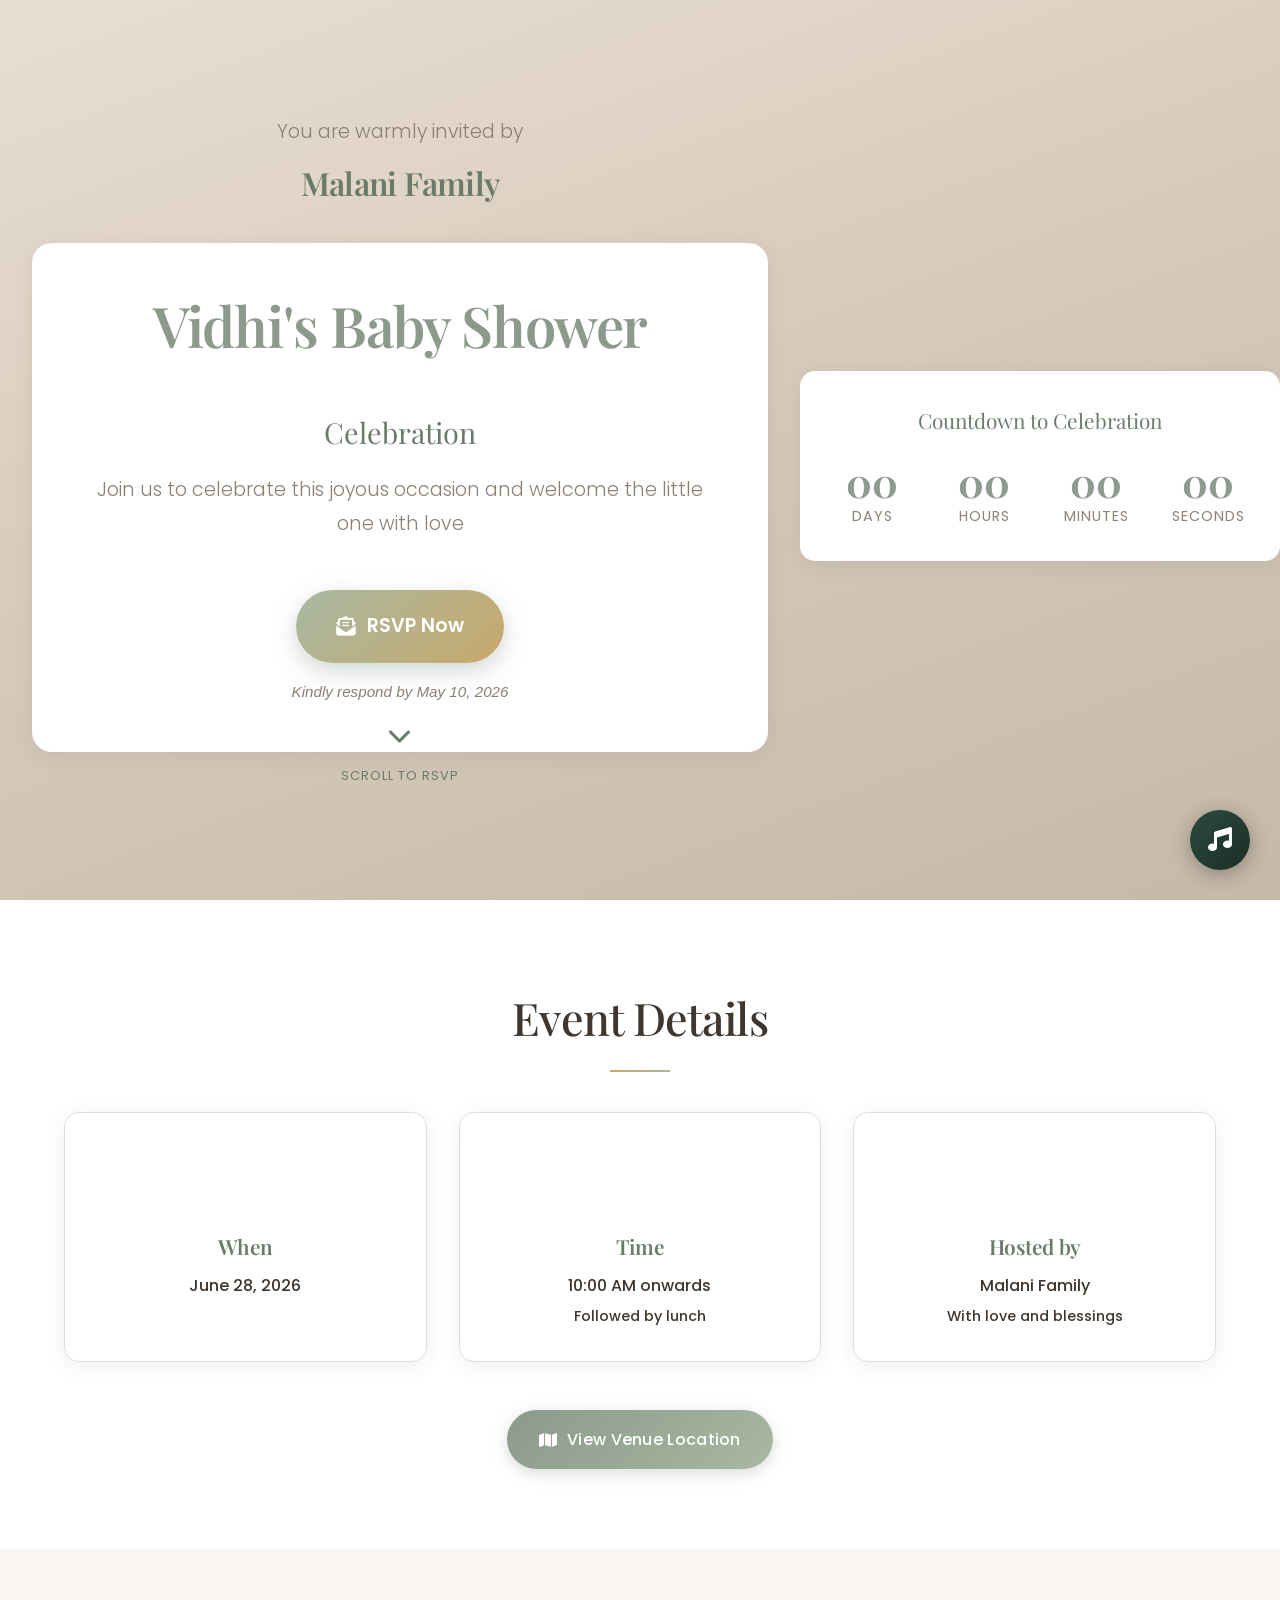
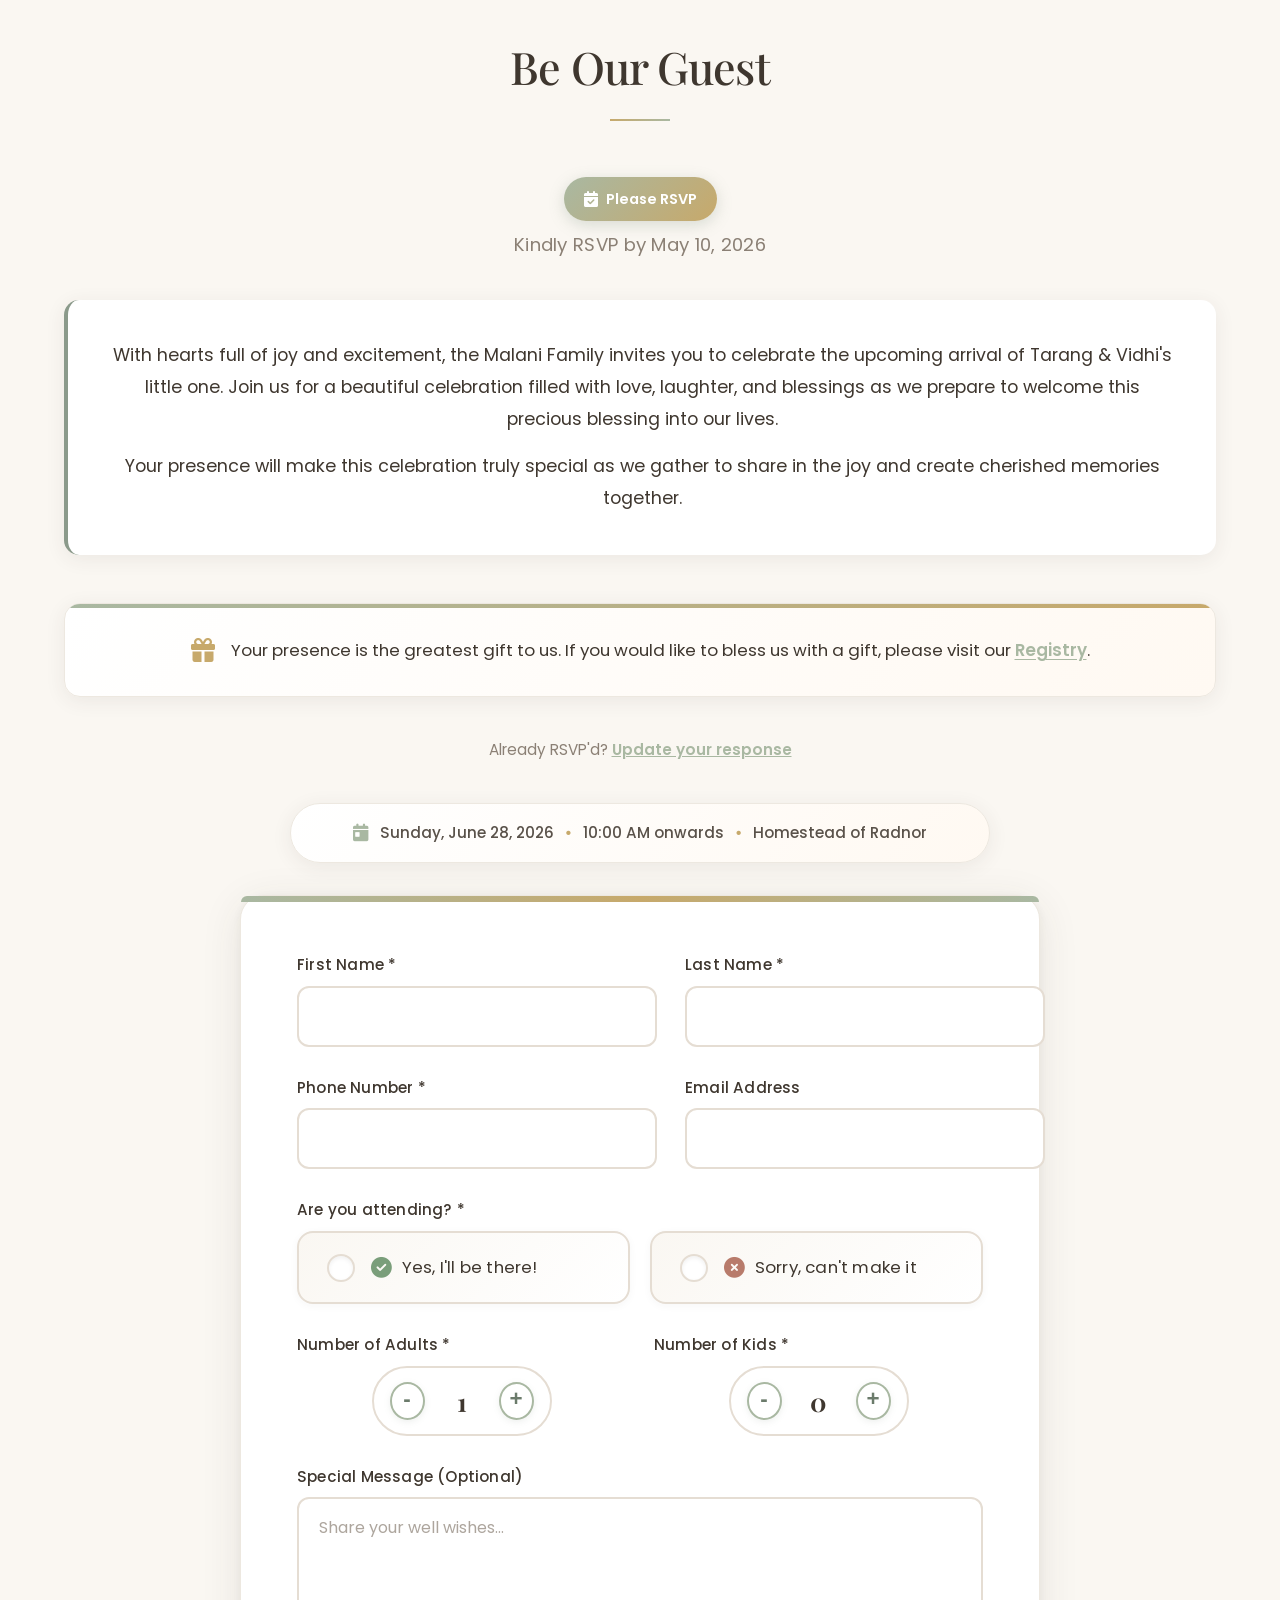
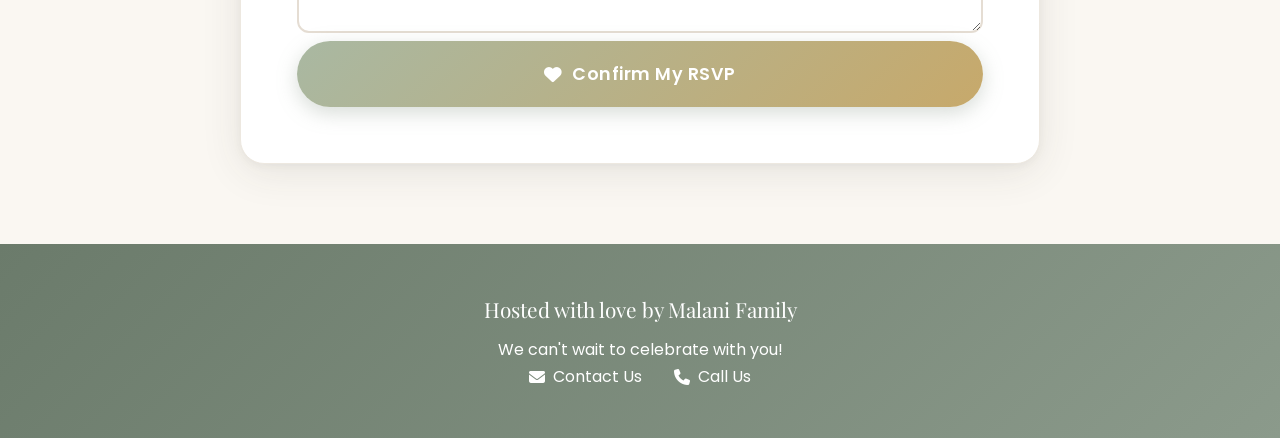
==== commit 98767f5a: "Final frontend polish: RSVP button text, Update response button, sessionStorage - Changed submit but" ====
--- a/index.html
+++ b/index.html
@@ -229,7 +229,7 @@
                 
                 <button type="submit" class="btn-submit">
                     <i class="fas fa-heart"></i>
-                    Send RSVP
+                    Confirm My RSVP
                 </button>
             </form>
             
@@ -249,6 +249,10 @@
                         <i class="fas fa-plus"></i>
                         Submit Another RSVP
                     </button>
+                    <button type="button" class="btn-update-response" onclick="clearSavedStateAndShowForm()">
+                        <i class="fas fa-edit"></i>
+                        Update your response
+                    </button>
                 </div>
             </div>
         </div>
--- a/assets/css/styles.css
+++ b/assets/css/styles.css
@@ -1128,6 +1128,34 @@
 }
 
 .btn-new-rsvp i {
+    font-size: 0.9rem;
+}
+
+.btn-update-response {
+    display: inline-flex;
+    align-items: center;
+    gap: 0.6rem;
+    background: transparent;
+    color: white;
+    border: 2px solid rgba(255, 255, 255, 0.4);
+    padding: 0.875rem 1.75rem;
+    border-radius: 50px;
+    font-size: 0.95rem;
+    font-weight: 500;
+    cursor: pointer;
+    transition: all 0.3s ease;
+    margin-top: 0.5rem;
+    position: relative;
+    z-index: 1;
+}
+
+.btn-update-response:hover {
+    background: rgba(255, 255, 255, 0.2);
+    border-color: rgba(255, 255, 255, 0.6);
+    transform: translateY(-2px);
+}
+
+.btn-update-response i {
     font-size: 0.9rem;
 }
 
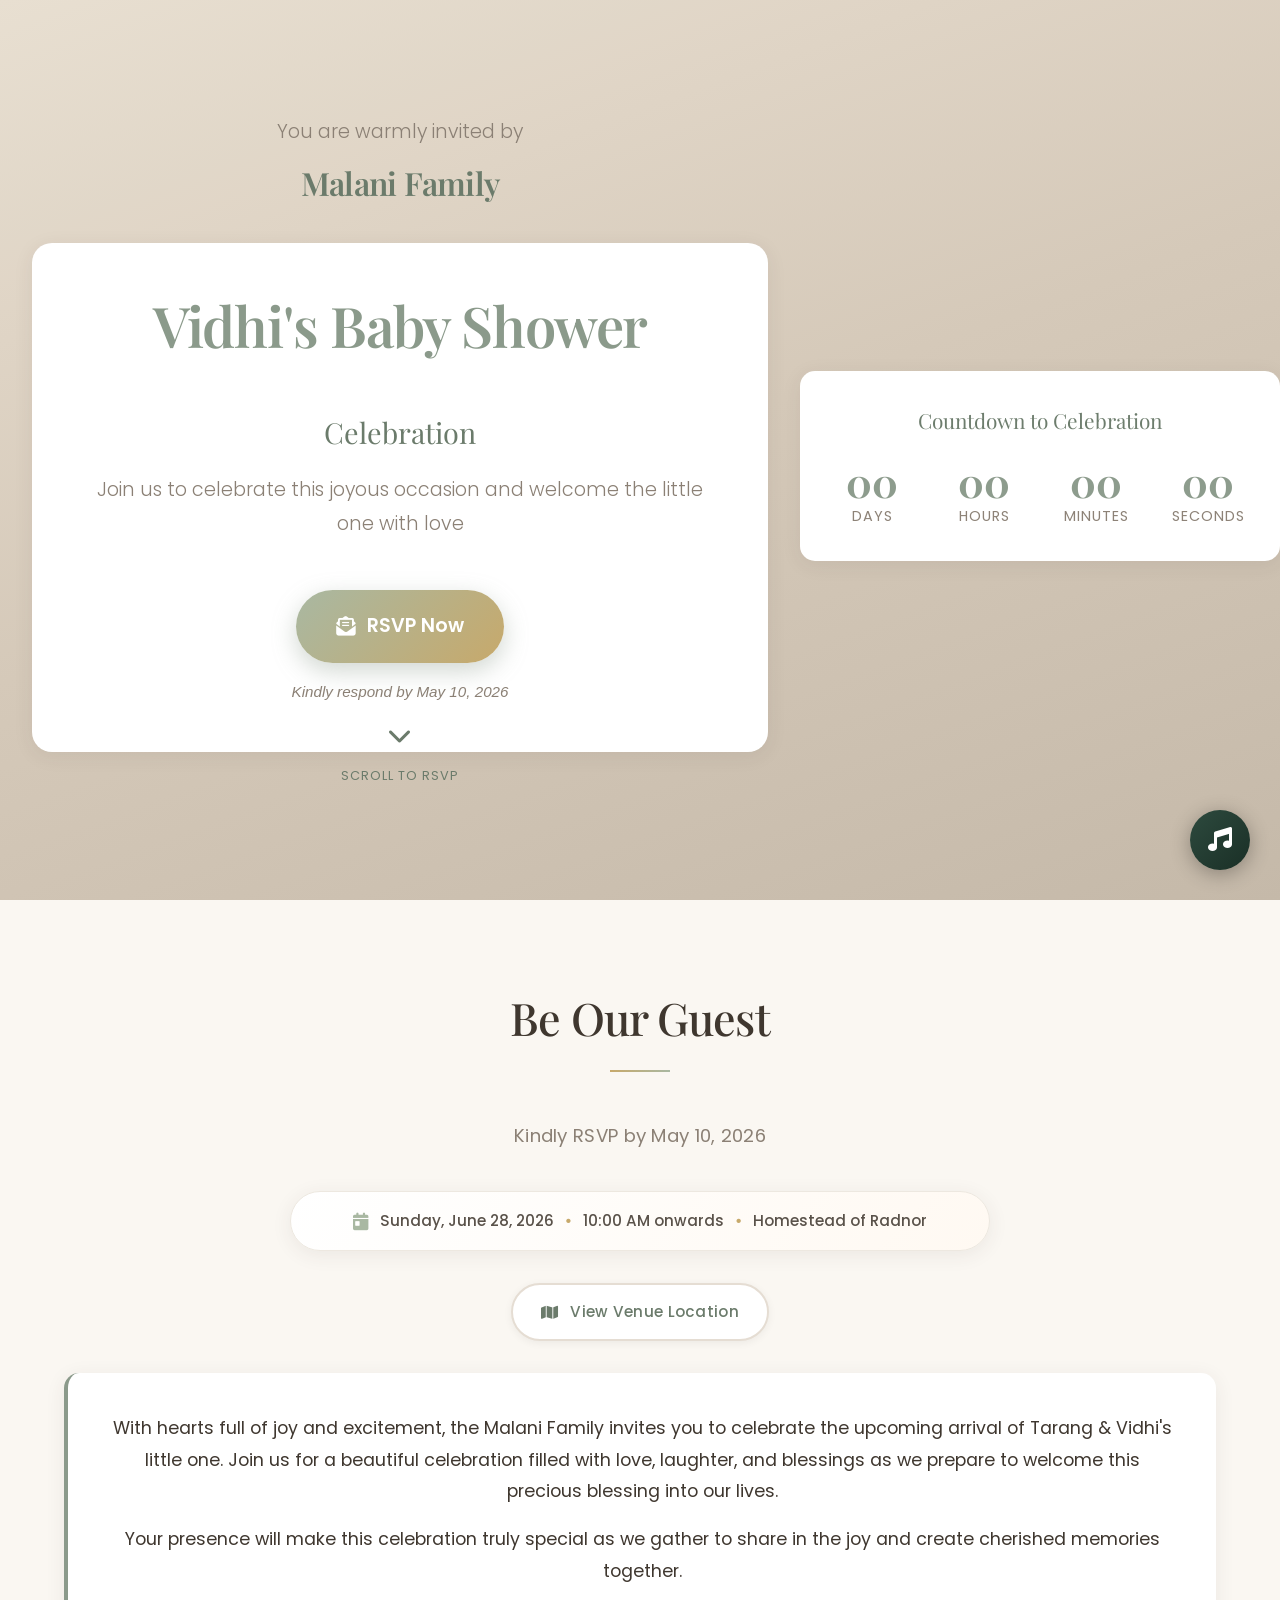
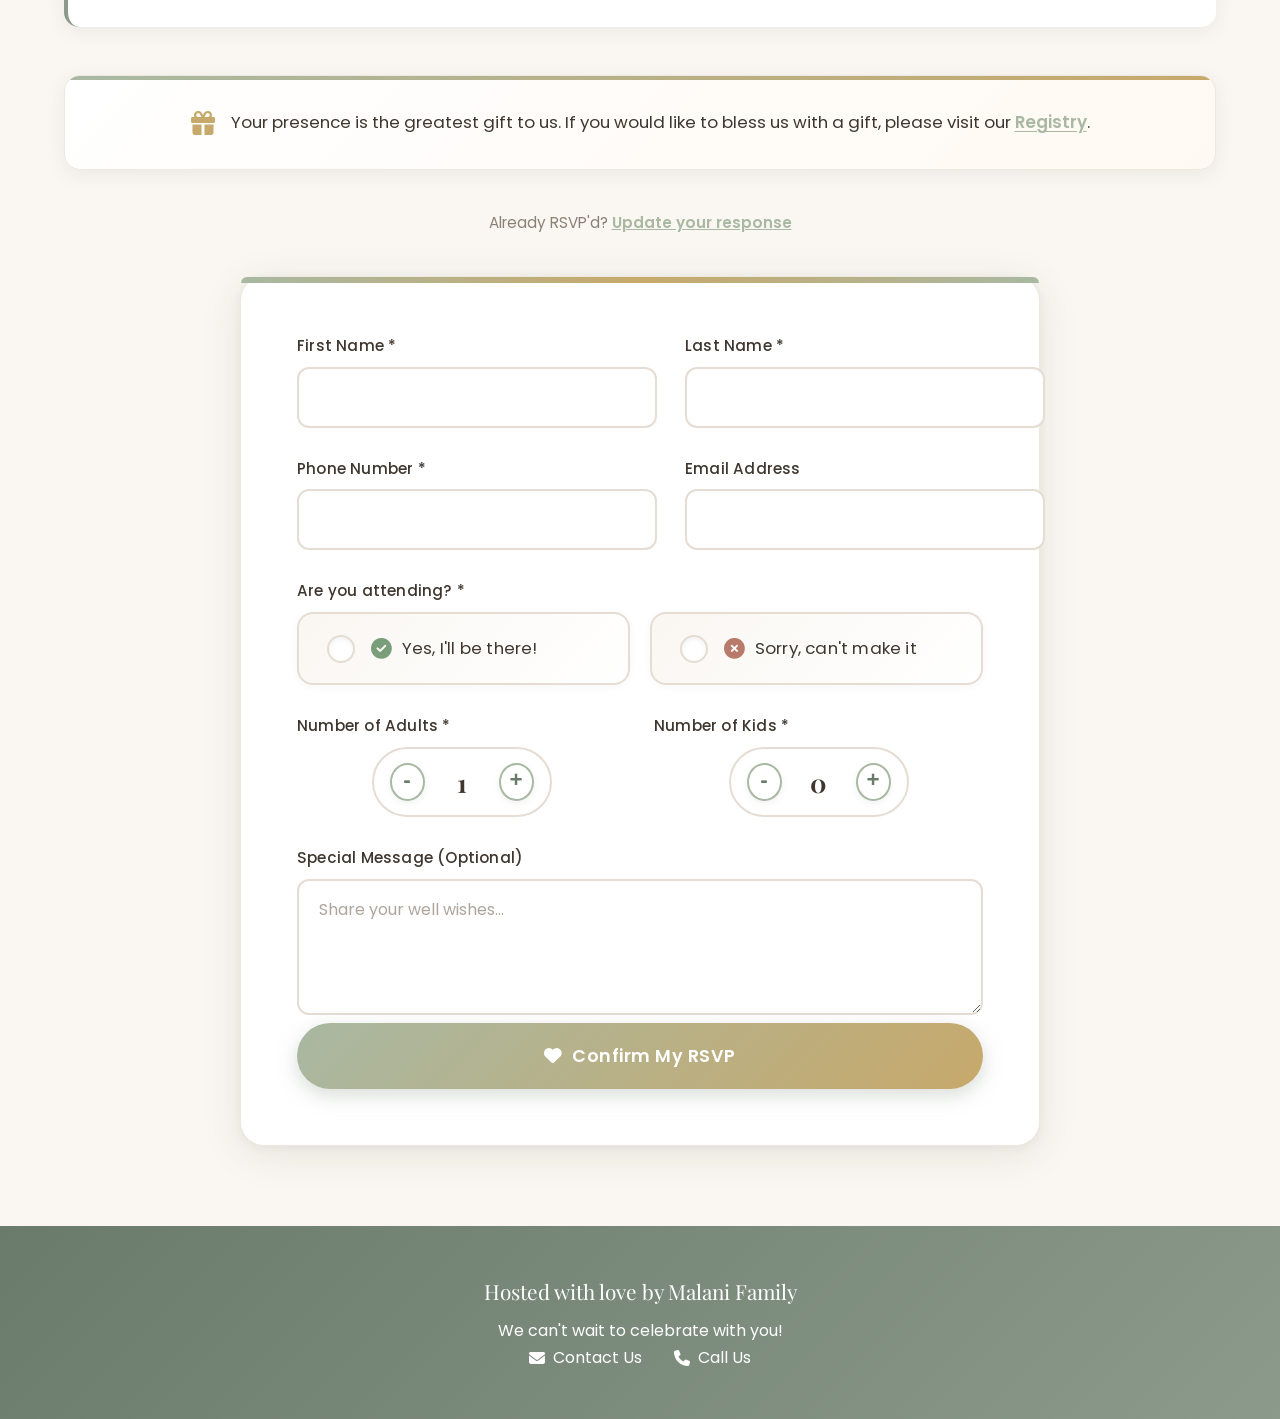
==== commit 8a9065fd: "Final UI cleanup: remove Event Details, RSVP badge, streamline RSVP section - Removed RSVP badge fro" ====
--- a/index.html
+++ b/index.html
@@ -68,89 +68,13 @@
         </div>
     </section>
 
-    <!-- Event Details Section -->
-    <section class="event-details" id="details">
-        <div class="container">
-            <h3 class="section-title">Event Details</h3>
-            
-            <div class="details-grid">
-                <div class="detail-card">
-                    <div class="detail-icon">
-                        <i class="fas fa-calendar-alt"></i>
-                    </div>
-                    <div class="detail-content">
-                        <h4>When</h4>
-                        <p>June 28, 2026</p>
-                    </div>
-                </div>
-                
-                <div class="detail-card">
-                    <div class="detail-icon">
-                        <i class="fas fa-clock"></i>
-                    </div>
-                    <div class="detail-content">
-                        <h4>Time</h4>
-                        <p>10:00 AM onwards</p>
-                        <p class="detail-subtext">Followed by lunch</p>
-                    </div>
-                </div>
-                
-                <div class="detail-card">
-                    <div class="detail-icon">
-                        <i class="fas fa-home"></i>
-                    </div>
-                    <div class="detail-content">
-                        <h4>Hosted by</h4>
-                        <p>Malani Family</p>
-                        <p class="detail-subtext">With love and blessings</p>
-                    </div>
-                </div>
-                
-                            </div>
-            
-            <div class="venue-button">
-                <a href="https://maps.app.goo.gl/3gW26HWPSWY7GexF7?g_st=i&utm_campaign=ac-im" target="_blank" class="btn-primary">
-                    <i class="fas fa-map"></i>
-                    View Venue Location
-                </a>
-            </div>
-        </div>
-    </section>
-
-    
     <!-- RSVP Section -->
     <section class="rsvp-section" id="rsvp">
         <div class="container">
             <div class="rsvp-header">
                 <h3 class="section-title">Be Our Guest</h3>
-                <div class="rsvp-badge">
-                    <i class="fas fa-calendar-check"></i>
-                    <span>Please RSVP</span>
-                </div>
             </div>
             <p class="rsvp-subtitle">Kindly RSVP by May 10, 2026</p>
-            
-            <div class="welcome-message">
-                <p>With hearts full of joy and excitement, the Malani Family invites you to celebrate the upcoming arrival of Tarang & Vidhi's little one. Join us for a beautiful celebration filled with love, laughter, and blessings as we prepare to welcome this precious blessing into our lives.</p>
-                <p>Your presence will make this celebration truly special as we gather to share in the joy and create cherished memories together.</p>
-            </div>
-            
-            <!-- Registry Section -->
-            <div class="registry-section">
-                <div class="registry-content">
-                    <i class="fas fa-gift"></i>
-                    <p>Your presence is the greatest gift to us. If you would like to bless us with a gift, please visit our <a href="https://www.amazon.com/baby-reg/tarangkumar-malani-september-2026-delaware/2NYCI25293J55?ref_=cm_sw_r_cp_ud_dp_QMYCCG1EMP155KJ8M76F" target="_blank" rel="noopener noreferrer" class="registry-link">Registry</a>.</p>
-                </div>
-            </div>
-            
-            <!-- Edit RSVP Section -->
-            <div class="edit-rsvp-section">
-                <p class="edit-rsvp-text">Already RSVP'd? <a href="#" onclick="showEditLookup(event)">Update your response</a></p>
-                <div class="edit-lookup-form" id="edit-lookup-form" style="display: none;">
-                    <input type="tel" id="lookup-phone" placeholder="Enter your phone number">
-                    <button type="button" class="btn-secondary" onclick="handleEditLookup()">Find My RSVP</button>
-                </div>
-            </div>
             
             <!-- Event Snapshot -->
             <div class="event-snapshot">
@@ -160,6 +84,36 @@
                 <span>10:00 AM onwards</span>
                 <span class="dot">•</span>
                 <span>Homestead of Radnor</span>
+            </div>
+            
+            <!-- Venue Button -->
+            <div class="venue-button-inline">
+                <a href="https://maps.app.goo.gl/3gW26HWPSWY7GexF7?g_st=i&utm_campaign=ac-im" target="_blank" class="btn-primary">
+                    <i class="fas fa-map"></i>
+                    View Venue Location
+                </a>
+            </div>
+            
+            <div class="welcome-message">
+                <p>With hearts full of joy and excitement, the Malani Family invites you to celebrate the upcoming arrival of Tarang & Vidhi's little one. Join us for a beautiful celebration filled with love, laughter, and blessings as we prepare to welcome this precious blessing into our lives.</p>
+                <p>Your presence will make this celebration truly special as we gather to share in the joy and create cherished memories together.</p>
+            </div>
+            
+            <!-- Registry Section -->
+            <div class="registry-section">
+                <div class="registry-content">
+                    <i class="fas fa-gift"></i>
+                    <p>Your presence is the greatest gift to us. If you would like to bless us with a gift, please visit our <a href="https://www.amazon.com/baby-reg/tarangkumar-malani-september-2026-delaware/2NYCI25293J55?ref_=cm_sw_r_cp_ud_dp_QMYCCG1EMP155KJ8M76F" target="_blank" rel="noopener noreferrer" class="registry-link">Registry</a>.</p>
+                </div>
+            </div>
+            
+            <!-- Edit RSVP Section -->
+            <div class="edit-rsvp-section">
+                <p class="edit-rsvp-text">Already RSVP'd? <a href="#" onclick="showEditLookup(event)">Update your response</a></p>
+                <div class="edit-lookup-form" id="edit-lookup-form" style="display: none;">
+                    <input type="tel" id="lookup-phone" placeholder="Enter your phone number">
+                    <button type="button" class="btn-secondary" onclick="handleEditLookup()">Find My RSVP</button>
+                </div>
             </div>
             
             <form class="rsvp-form" id="rsvp-form">
--- a/assets/css/styles.css
+++ b/assets/css/styles.css
@@ -342,8 +342,30 @@
     font-weight: 400;
 }
 
-.venue-button {
+/* Venue Button Inline (in RSVP section) */
+.venue-button-inline {
     text-align: center;
+    margin-bottom: 2rem;
+}
+
+.venue-button-inline .btn-primary {
+    display: inline-flex;
+    align-items: center;
+    gap: 0.75rem;
+    padding: 0.875rem 1.75rem;
+    font-size: 0.95rem;
+    background: var(--bg-white);
+    color: var(--secondary-color);
+    border: 2px solid var(--border-color);
+    box-shadow: 0 2px 8px rgba(0, 0, 0, 0.06);
+}
+
+.venue-button-inline .btn-primary:hover {
+    background: var(--secondary-color);
+    color: var(--bg-white);
+    border-color: var(--secondary-color);
+    transform: translateY(-2px);
+    box-shadow: 0 6px 20px rgba(122, 158, 122, 0.25);
 }
 
 /* Premium Button Styles */
@@ -451,36 +473,12 @@
     letter-spacing: 0.3px;
 }
 
-/* RSVP Header with Badge */
+/* RSVP Header */
 .rsvp-header {
     display: flex;
     flex-direction: column;
     align-items: center;
-    gap: 1rem;
     margin-bottom: 0.5rem;
-}
-
-.rsvp-badge {
-    display: inline-flex;
-    align-items: center;
-    gap: 0.5rem;
-    background: linear-gradient(135deg, var(--accent-sage), var(--accent-gold));
-    color: white;
-    padding: 0.6rem 1.25rem;
-    border-radius: 50px;
-    font-weight: 600;
-    font-size: 0.9rem;
-    box-shadow: 0 4px 15px rgba(139, 154, 139, 0.3);
-    animation: pulse-badge 2s infinite;
-}
-
-@keyframes pulse-badge {
-    0%, 100% { box-shadow: 0 4px 15px rgba(139, 154, 139, 0.3); }
-    50% { box-shadow: 0 6px 20px rgba(139, 154, 139, 0.5); }
-}
-
-.rsvp-badge i {
-    font-size: 1rem;
 }
 
 .gift-note {
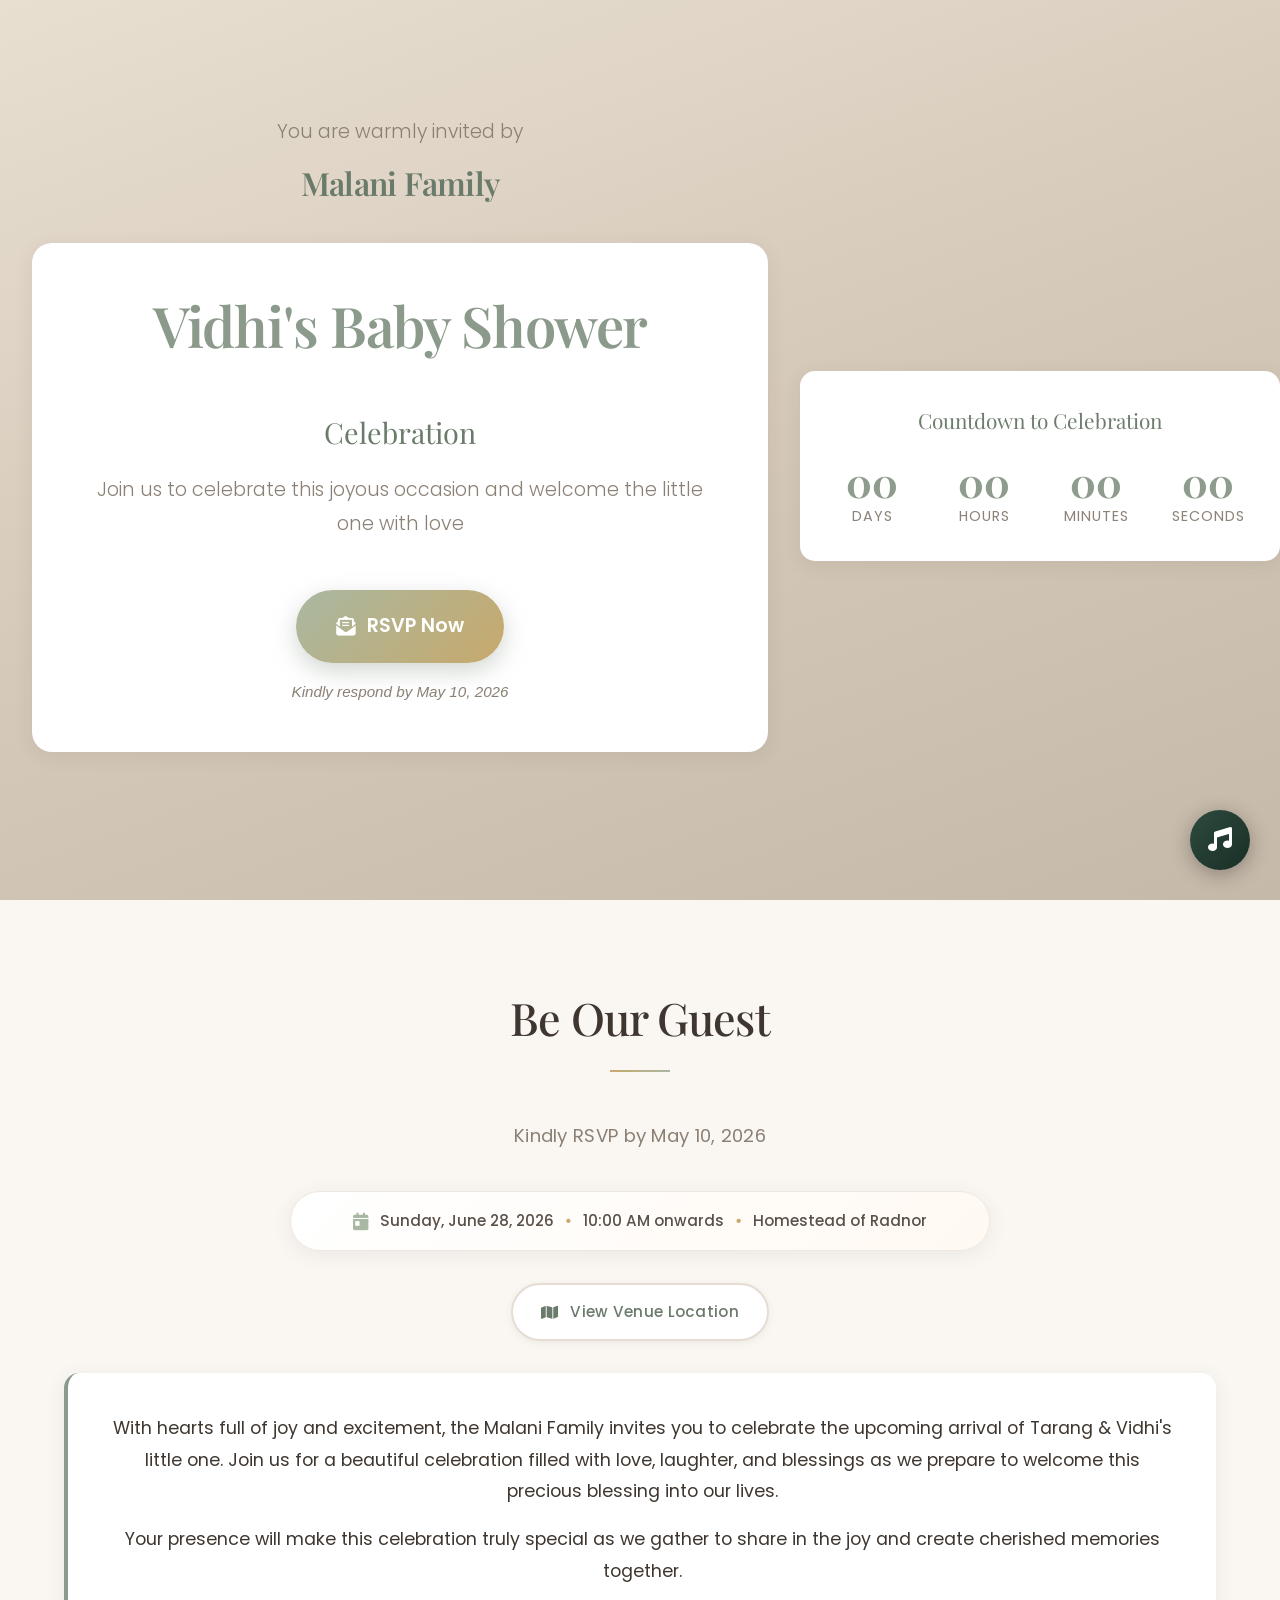
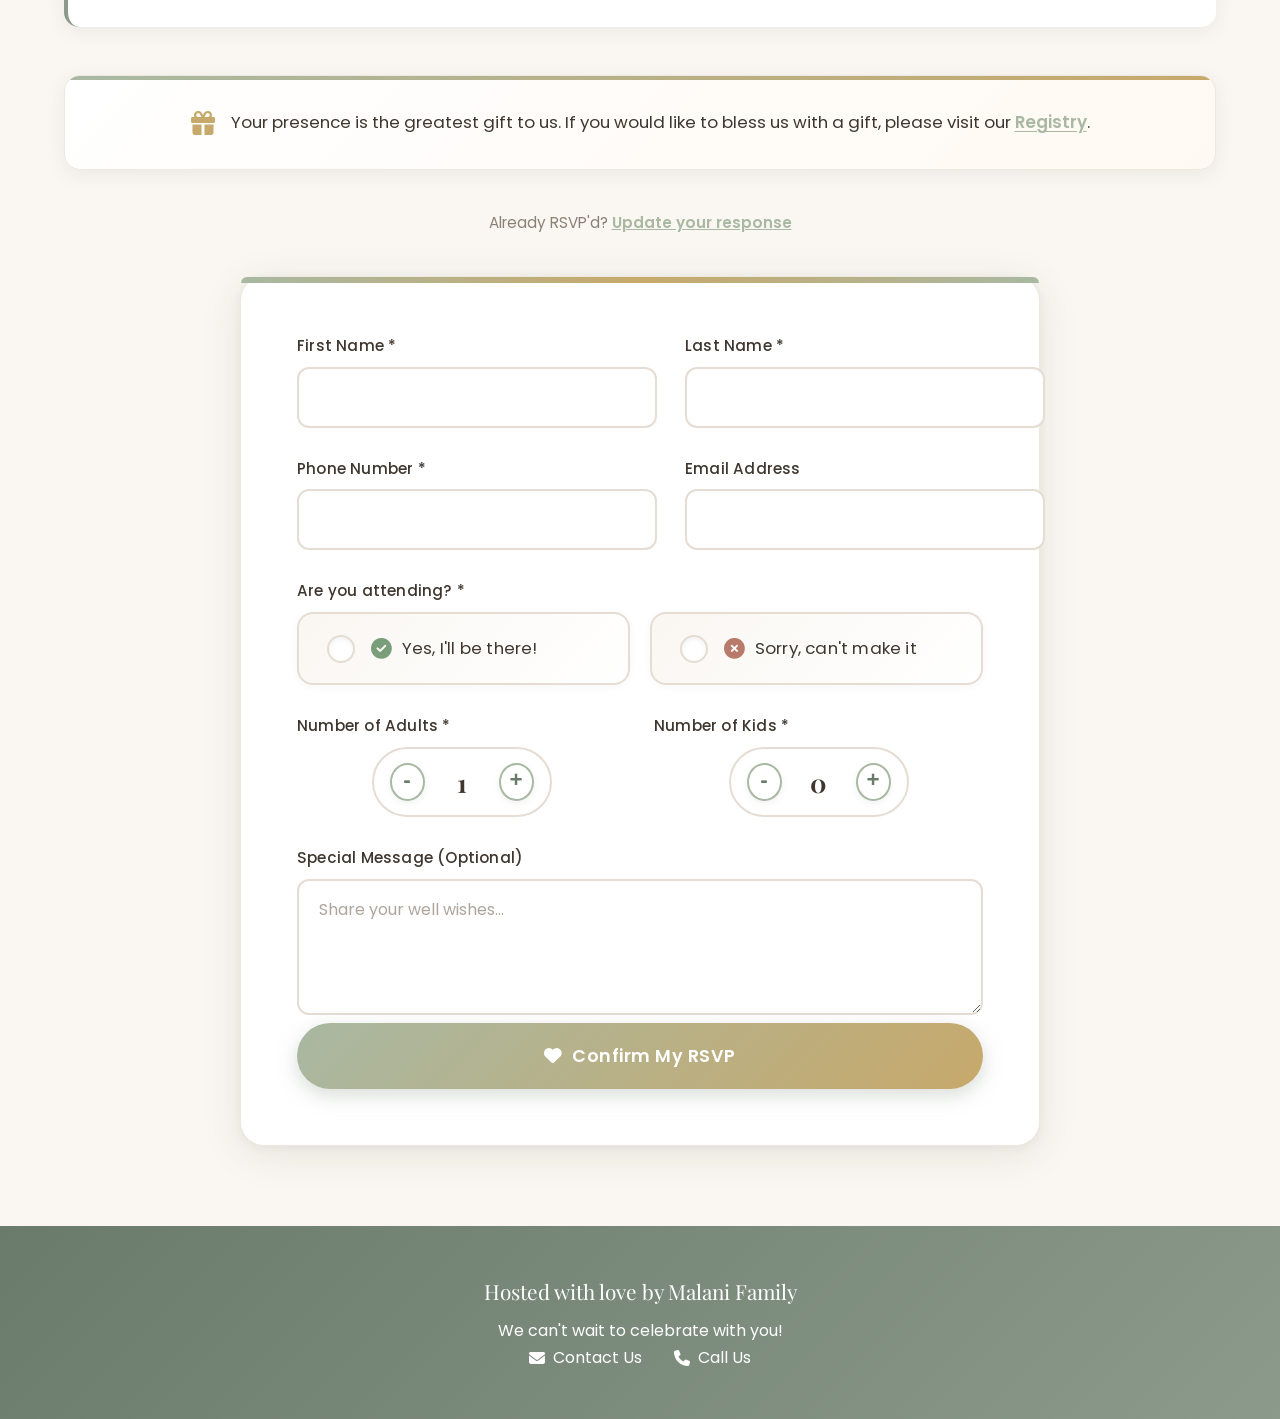
==== commit deb79a3d: "Remove scroll indicator - no longer needed since RSVP is immediately visible" ====
--- a/index.html
+++ b/index.html
@@ -37,11 +37,6 @@
                 </a>
                 <p class="rsvp-deadline-note">Kindly respond by May 10, 2026</p>
             </div>
-            
-            <div class="scroll-indicator" onclick="document.getElementById('rsvp').scrollIntoView({behavior: 'smooth'})" style="cursor: pointer;">
-                <i class="fas fa-chevron-down"></i>
-                <span class="scroll-text">Scroll to RSVP</span>
-            </div>
         </div>
         
         <!-- Countdown Timer -->
--- a/assets/css/styles.css
+++ b/assets/css/styles.css
@@ -209,31 +209,6 @@
     color: var(--text-light);
     margin-top: 0.5rem;
     font-style: italic;
-}
-
-/* Scroll indicator text */
-.scroll-text {
-    display: block;
-    font-size: 0.8rem;
-    margin-top: 0.5rem;
-    text-transform: uppercase;
-    letter-spacing: 1px;
-}
-
-.scroll-indicator {
-    position: absolute;
-    bottom: 30px;
-    left: 50%;
-    transform: translateX(-50%);
-    color: var(--secondary-color);
-    font-size: 1.5rem;
-    animation: bounce 2s infinite;
-}
-
-@keyframes bounce {
-    0%, 20%, 50%, 80%, 100% { transform: translateX(-50%) translateY(0); }
-    40% { transform: translateX(-50%) translateY(-10px); }
-    60% { transform: translateX(-50%) translateY(-5px); }
 }
 
 /* Countdown Timer */
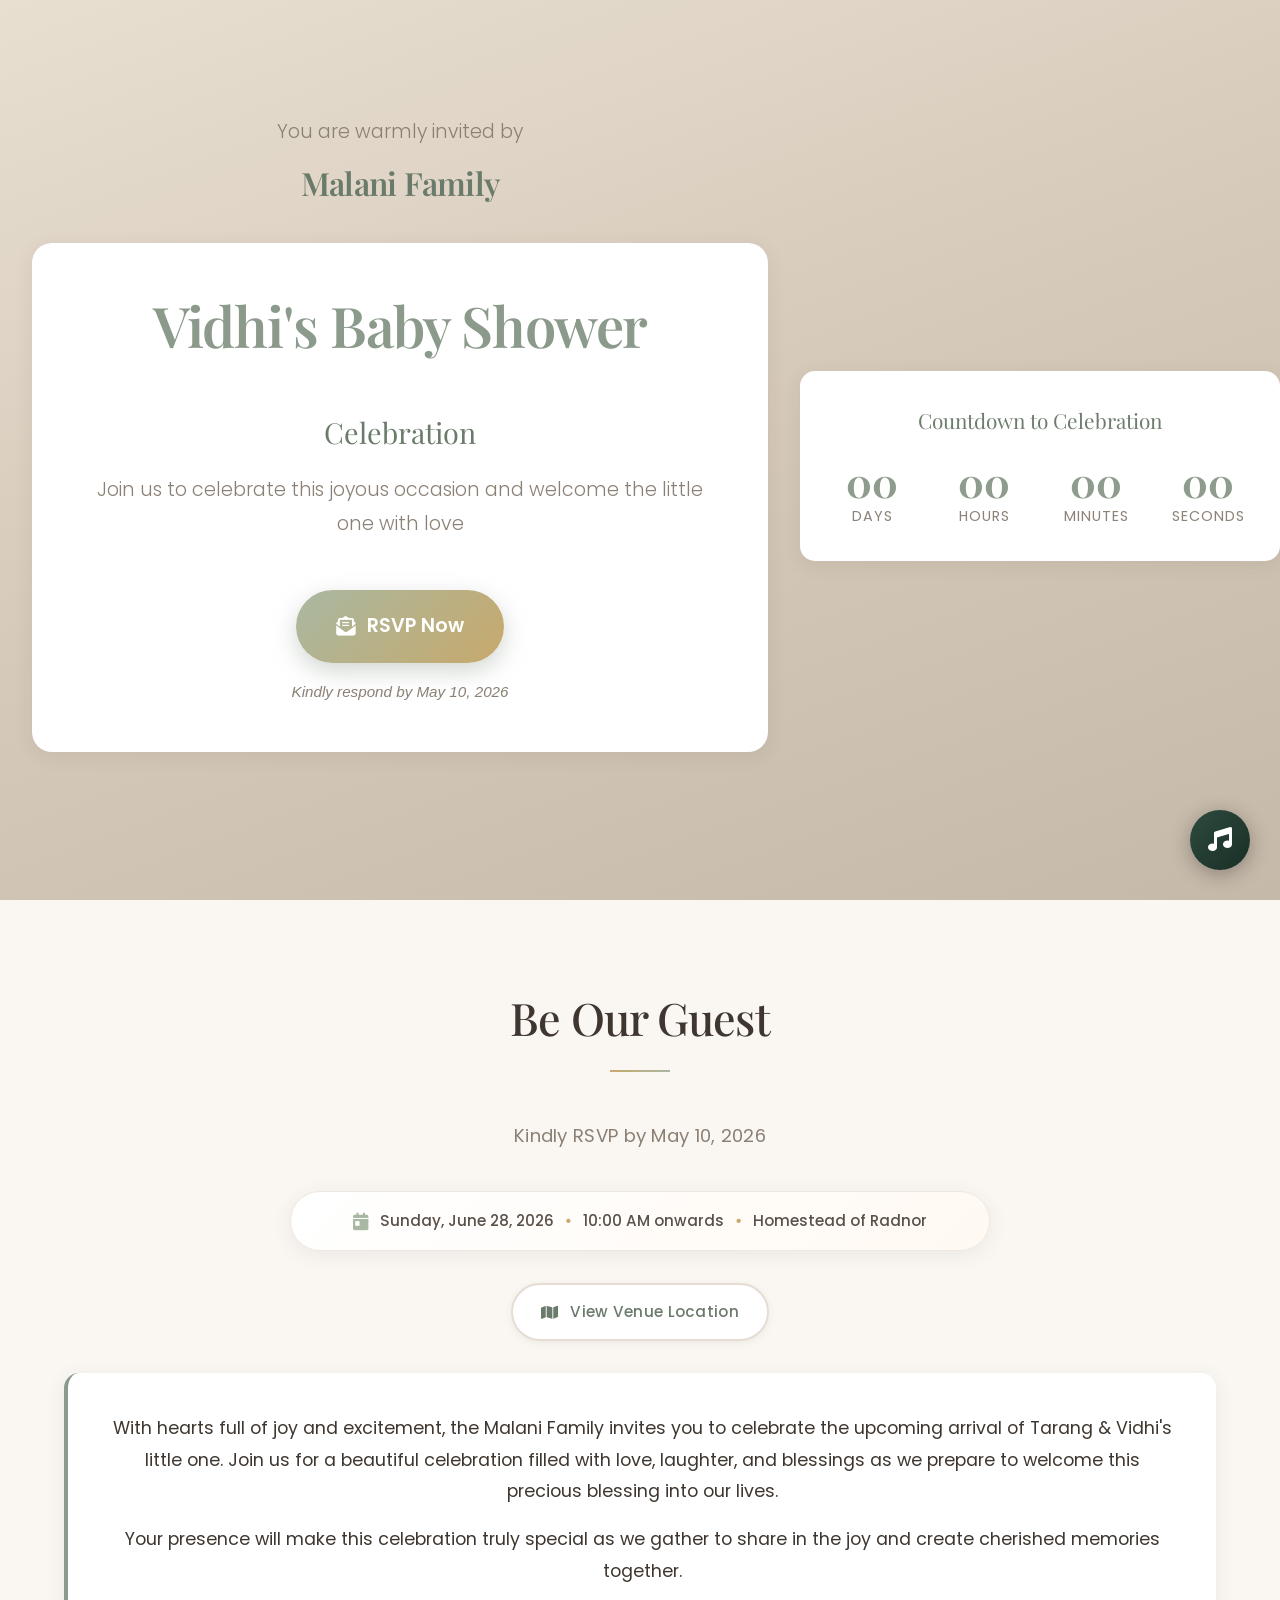
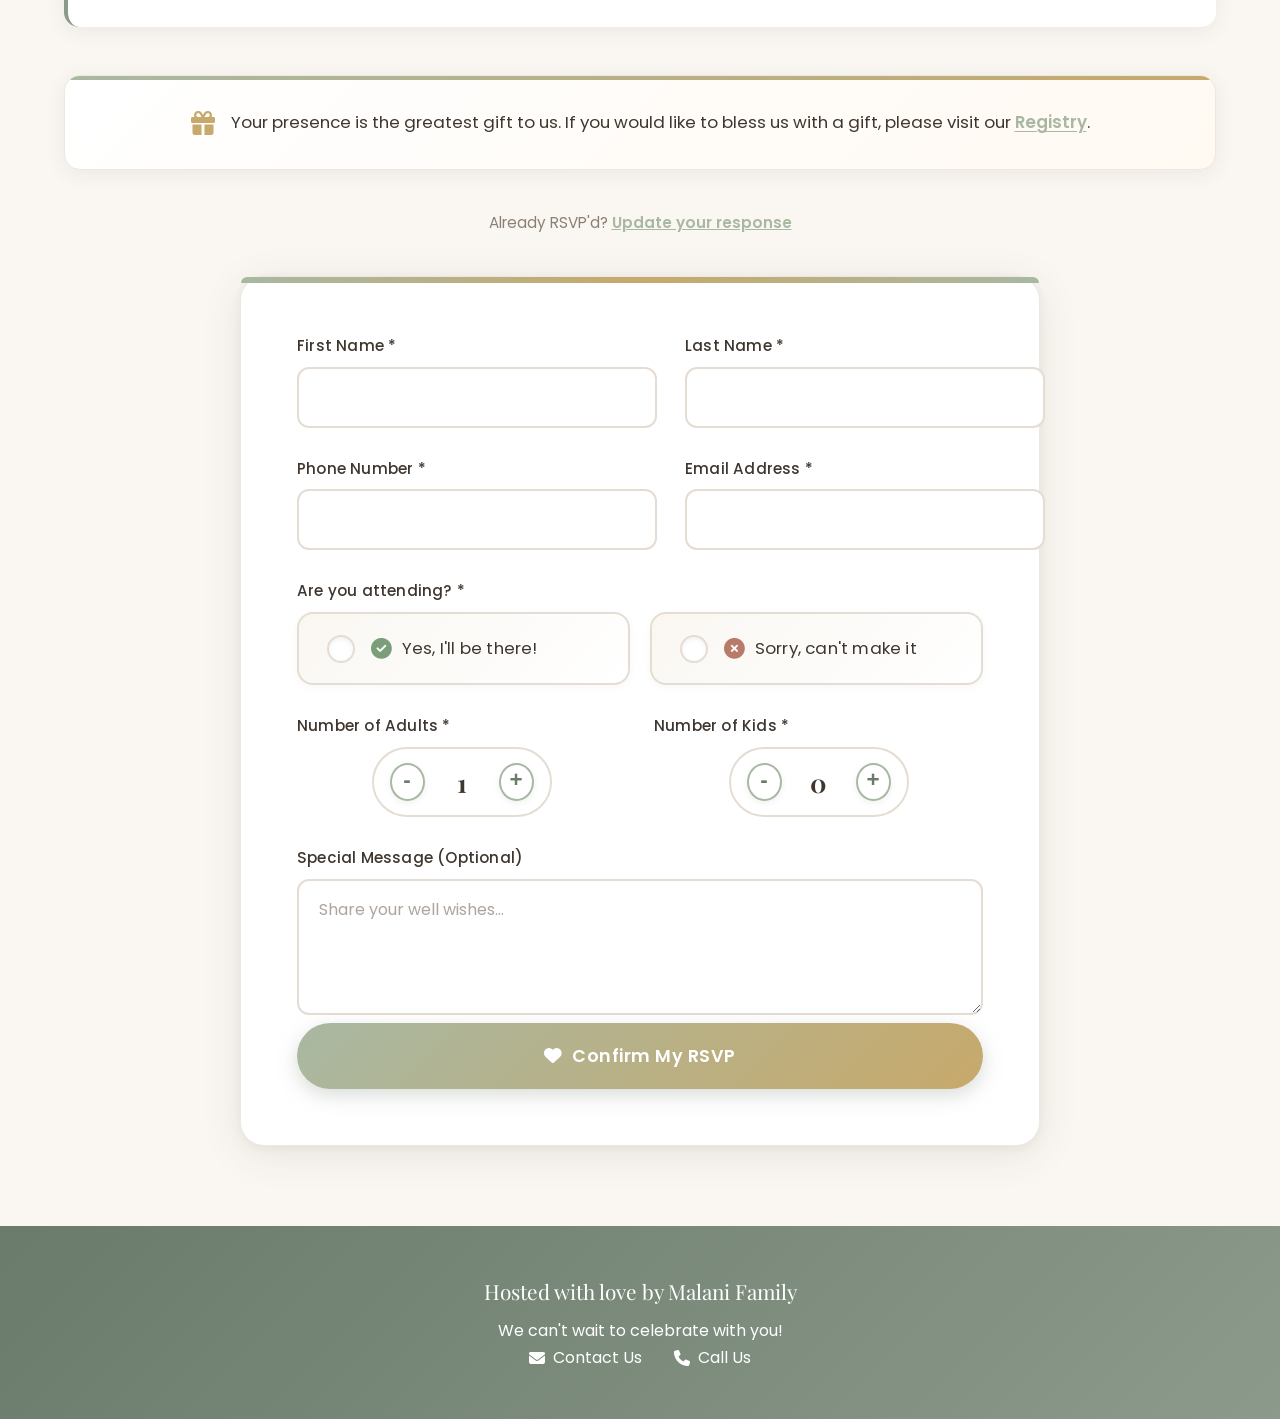
==== commit fb705fa1: "Make email mandatory for RSVP" ====
--- a/index.html
+++ b/index.html
@@ -129,8 +129,8 @@
                         <input type="tel" id="phone" name="phone" required>
                     </div>
                     <div class="form-group">
-                        <label for="email">Email Address</label>
-                        <input type="email" id="email" name="email">
+                        <label for="email">Email Address *</label>
+                        <input type="email" id="email" name="email" required>
                     </div>
                 </div>
                 
